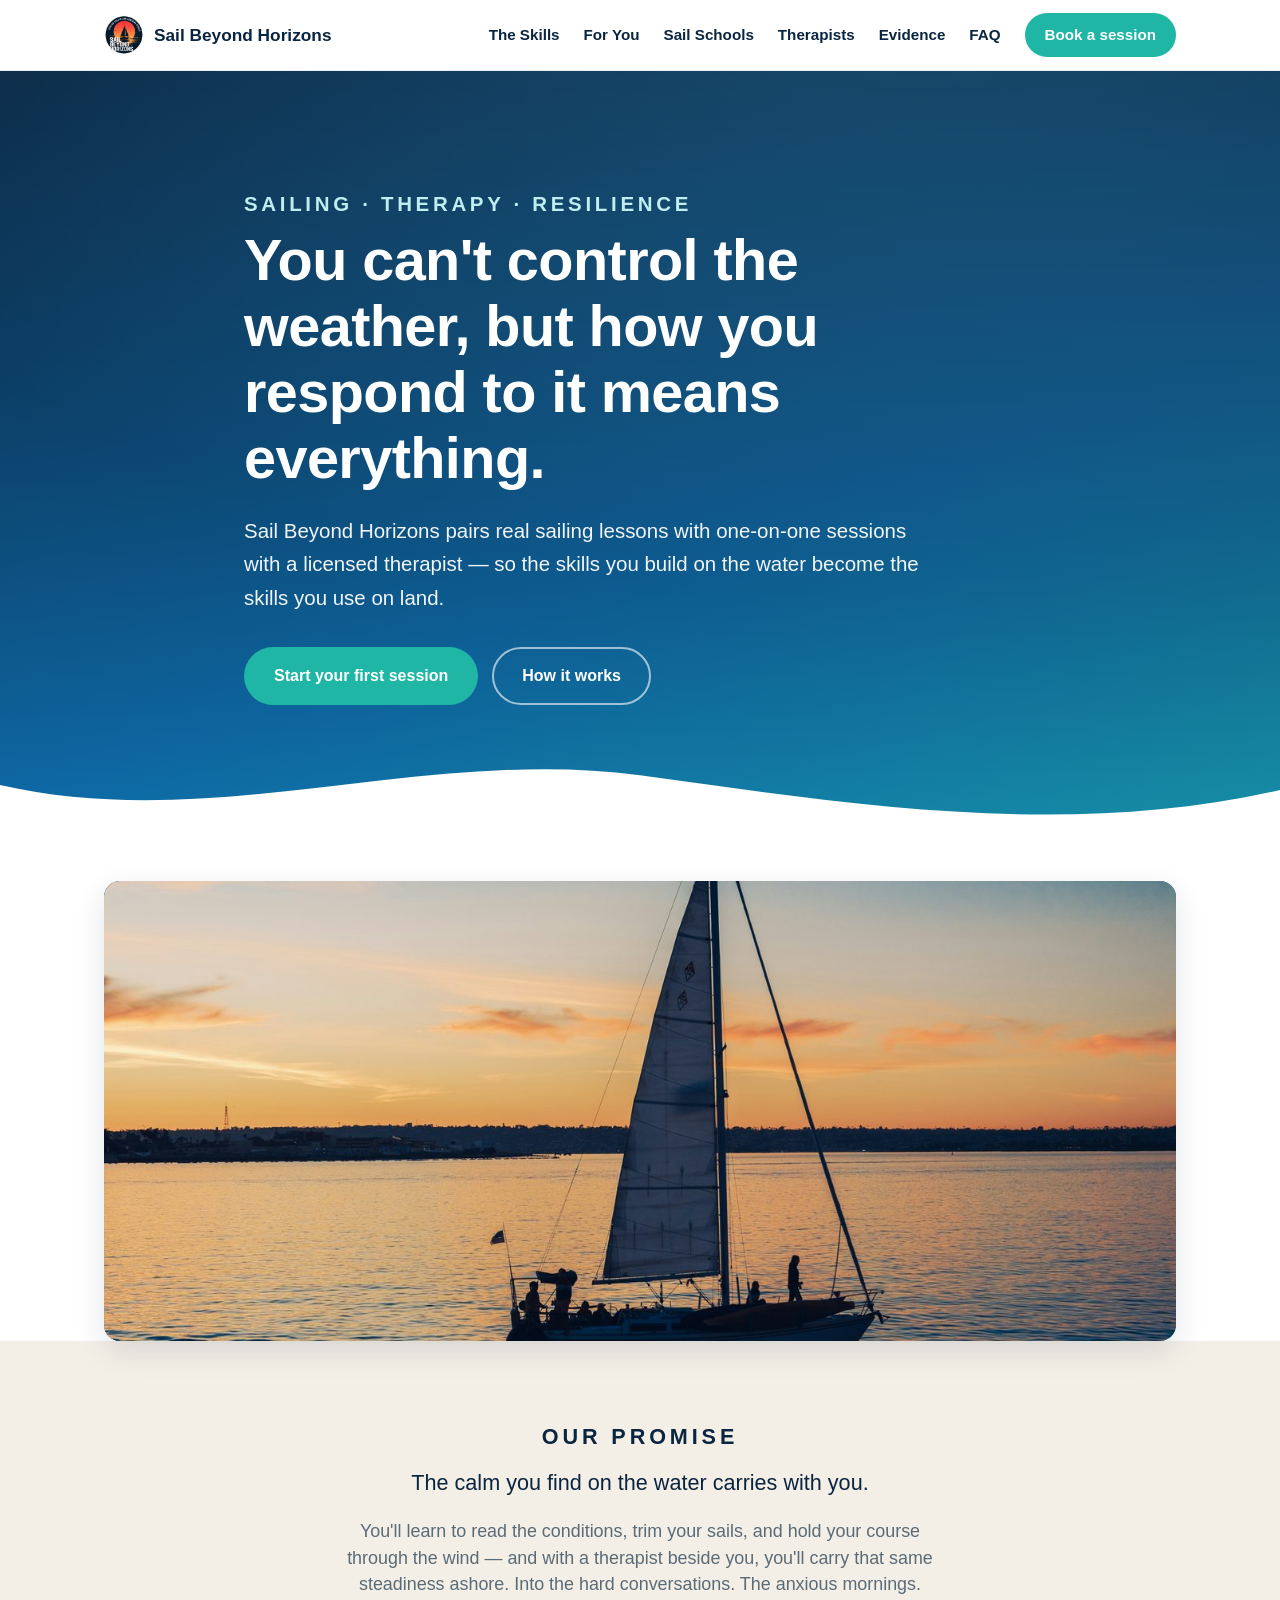
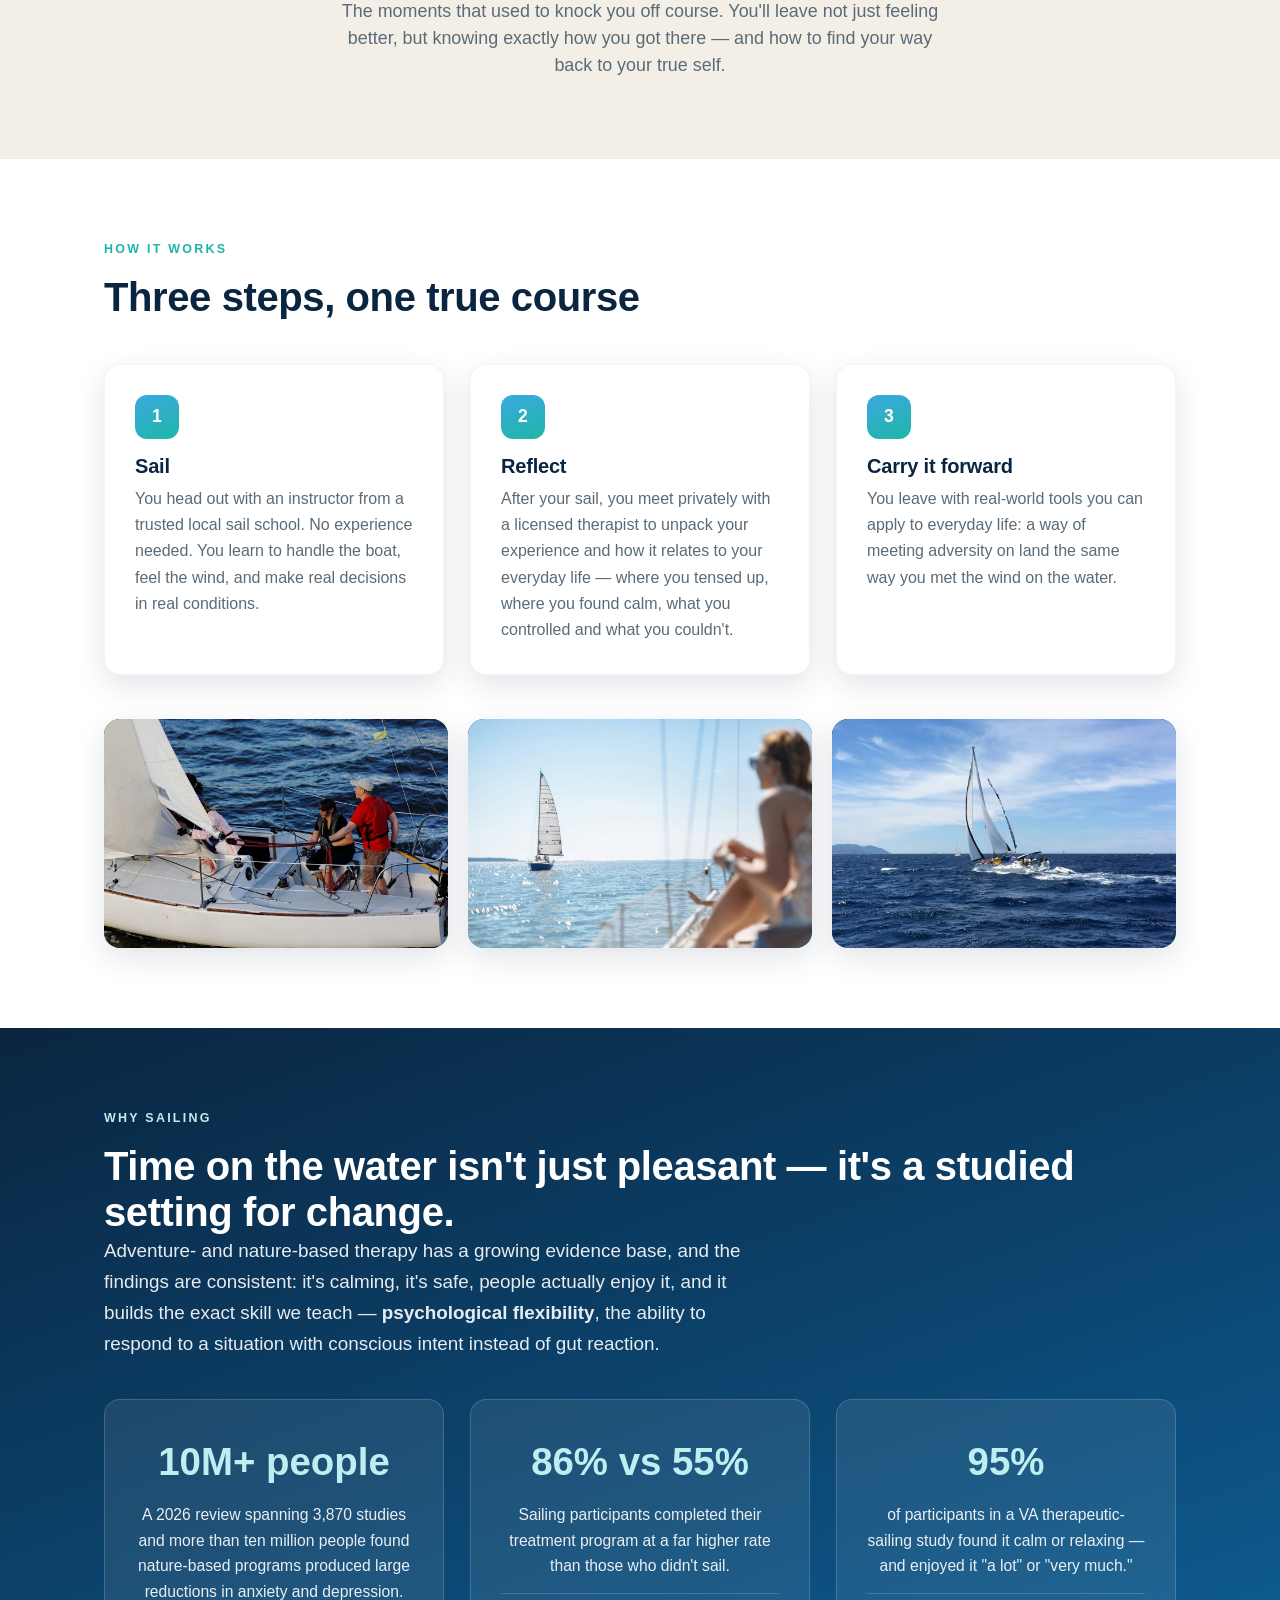
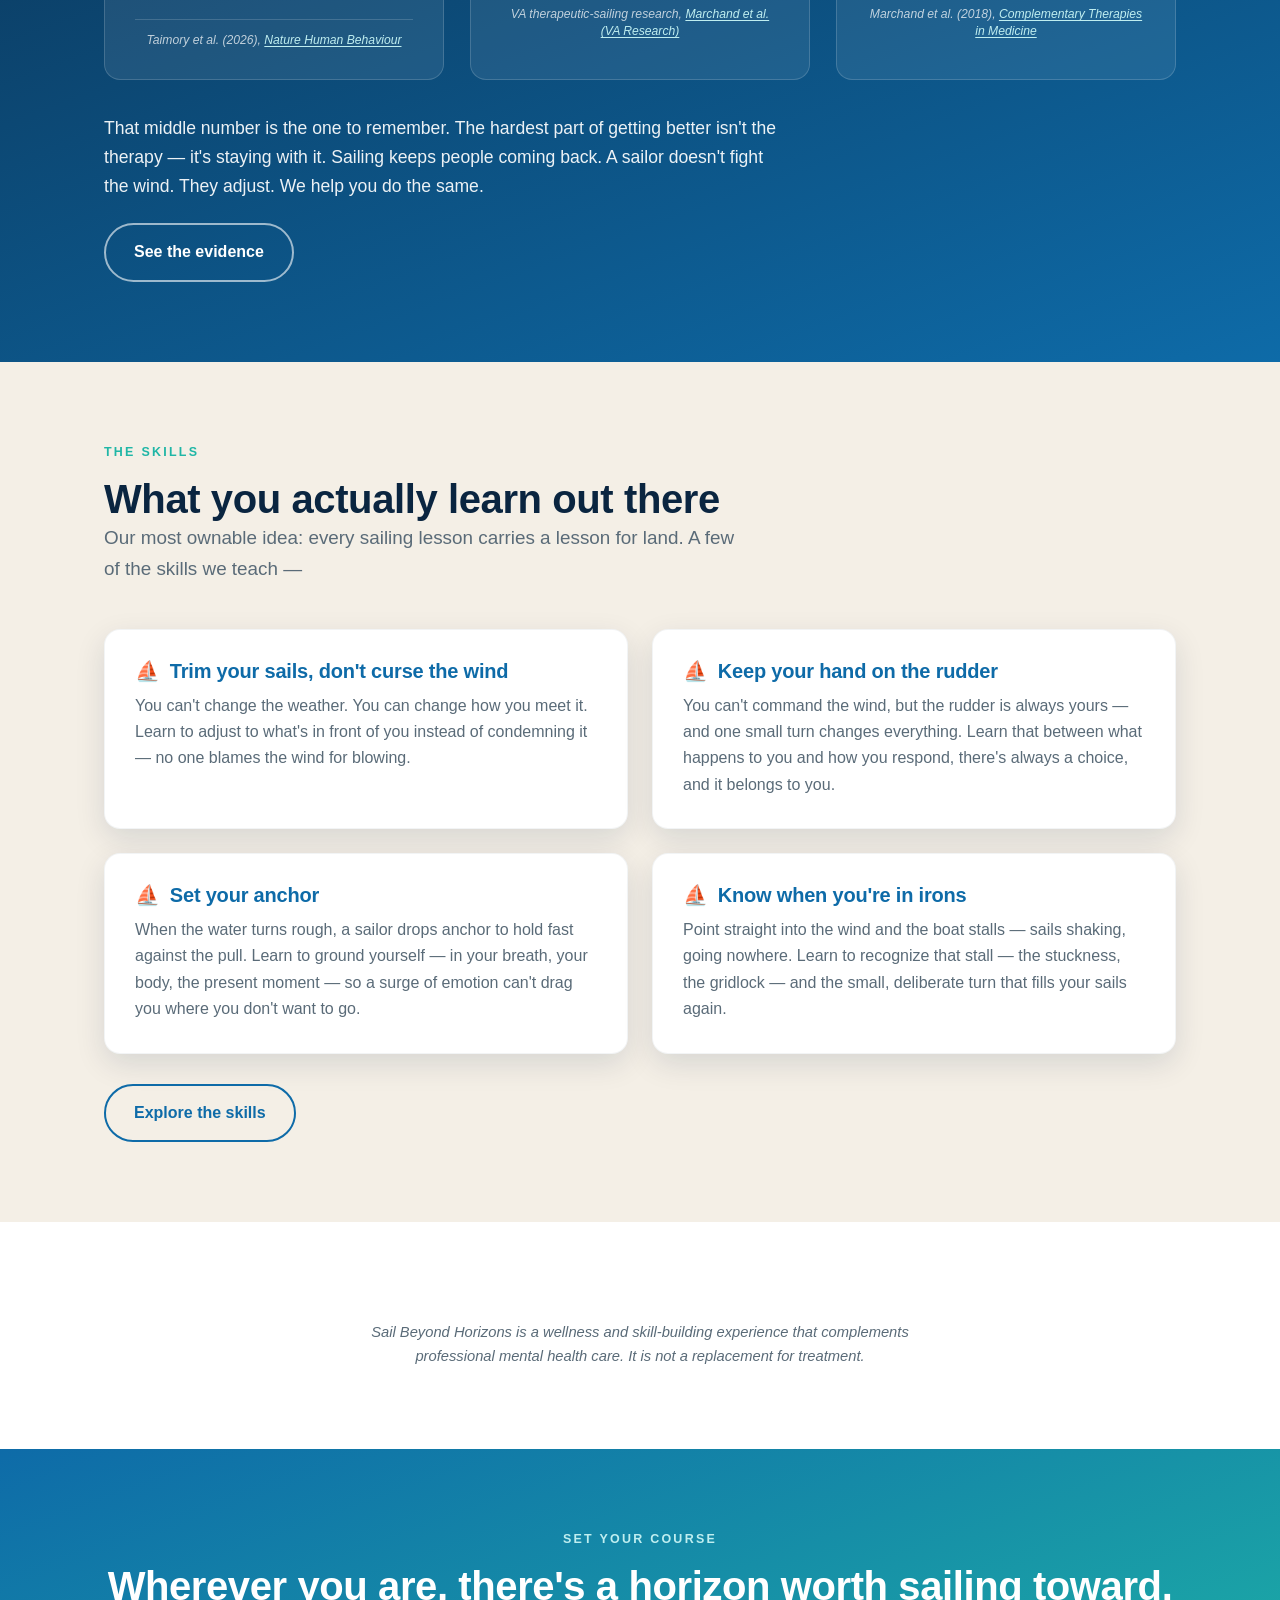
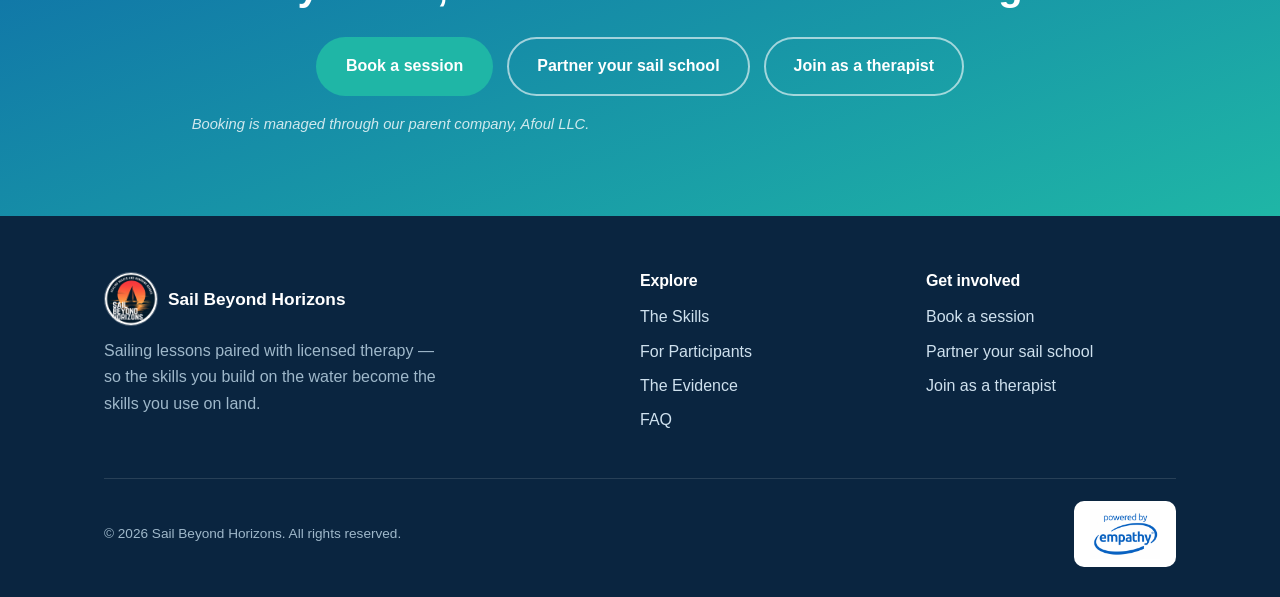
==== index.html @ 555c8437 "Add files via upload" ====
<!DOCTYPE html>
<html lang="en">
<head>
<meta charset="UTF-8">
<meta name="viewport" content="width=device-width, initial-scale=1.0">
<link rel="icon" type="image/svg+xml" href="favicon.svg">
<title>Sail Beyond Horizons — You can't control the weather, but how you respond means everything.</title>
<meta name="description" content="Sail Beyond Horizons pairs real sailing lessons with one-on-one sessions with a licensed therapist, so the skills you build on the water become the skills you use on land.">
<link rel="stylesheet" href="styles.css">
</head>
<body>

<header class="nav">
  <div class="container nav-inner">
    <a class="brand" href="index.html" aria-label="Sail Beyond Horizons home">
      <img class="brand-logo" src="logo.png" alt="Sail Beyond Horizons logo">
      Sail Beyond Horizons
    </a>
    <button class="menu-toggle" aria-label="Menu" onclick="document.getElementById('navlinks').classList.toggle('open')">
      <svg width="26" height="26" viewBox="0 0 24 24" fill="none" stroke="#0a2540" stroke-width="2"><path d="M3 6h18M3 12h18M3 18h18"/></svg>
    </button>
    <nav class="nav-links" id="navlinks">
      <a href="skills.html">The Skills</a>
      <a href="participants.html">For You</a>
      <a href="sail-schools.html">Sail Schools</a>
      <a href="therapists.html">Therapists</a>
      <a href="evidence.html">Evidence</a>
      <a href="faq.html">FAQ</a>
      <a class="nav-cta" href="participants.html#book">Book a session</a>
    </nav>
  </div>
</header>

<!-- HERO -->
<section class="hero">
  <div class="container">
    <p class="eyebrow" style="color:#bfeef0">Sailing · Therapy · Resilience</p>
    <h1>You can't control the weather, but how you respond to it means everything.</h1>
    <p>Sail Beyond Horizons pairs real sailing lessons with one-on-one sessions with a licensed therapist — so the skills you build on the water become the skills you use on land.</p>
    <div class="btn-row">
      <a class="btn btn-primary" href="participants.html#book">Start your first session</a>
      <a class="btn btn-ghost" href="#how">How it works</a>
    </div>
  </div>
  <div class="waves" aria-hidden="true">
    <svg viewBox="0 0 1440 90" preserveAspectRatio="none"><path fill="#ffffff" d="M0,40 C240,90 480,0 720,30 C960,60 1200,95 1440,45 L1440,90 L0,90 Z"/></svg>
  </div>
</section>

<!-- HERO IMAGE BAND -->
<!-- To use a real photo, replace the whole <figure> below with:  <img class="media ratio-21-9" src="hero.jpg" alt="A participant at the helm on open water"> -->
<section class="media-band" style="padding-bottom:0">
  <div class="container">
    <figure class="media ratio-21-9">
      <img src="hero.jpg" alt="A sailboat at the helm on open water at golden hour">
    </figure>
  </div>
</section>

<!-- ONE-LINE PROMISE -->
<section class="promise">
  <div class="container center">
    <p class="eyebrow">Our promise</p>
    <p>The calm you find on the water carries with you.</p>
    <p style="font-size:1.12rem;color:var(--muted);max-width:60ch;margin:18px auto 0">You'll learn to read the conditions, trim your sails, and hold your course through the wind — and with a therapist beside you, you'll carry that same steadiness ashore. Into the hard conversations. The anxious mornings. The moments that used to knock you off course. You'll leave not just feeling better, but knowing exactly how you got there — and how to find your way back to your true self.</p>
  </div>
</section>

<!-- HOW IT WORKS -->
<section id="how">
  <div class="container">
    <p class="eyebrow">How it works</p>
    <h2>Three steps, one true course</h2>
    <div class="steps">
      <div class="step">
        <div class="n">1</div>
        <h3>Sail</h3>
        <p>You head out with an instructor from a trusted local sail school. No experience needed. You learn to handle the boat, feel the wind, and make real decisions in real conditions.</p>
      </div>
      <div class="step">
        <div class="n">2</div>
        <h3>Reflect</h3>
        <p>After your sail, you meet privately with a licensed therapist to unpack your experience and how it relates to your everyday life — where you tensed up, where you found calm, what you controlled and what you couldn't.</p>
      </div>
      <div class="step">
        <div class="n">3</div>
        <h3>Carry it forward</h3>
        <p>You leave with real-world tools you can apply to everyday life: a way of meeting adversity on land the same way you met the wind on the water.</p>
      </div>
    </div>
    <!-- Section photos — replace each <figure> with: <img class="media ratio-3-2" src="NAME.jpg" alt="DESCRIPTION"> -->
    <div class="media-3up">
      <figure class="media ratio-3-2"><img src="step-sail.jpg" alt="A sailor hoisting the mainsail"></figure>
      <figure class="media ratio-3-2"><img src="step-reflect.jpg" alt="Calm water at dusk after a sail"></figure>
      <figure class="media ratio-3-2"><img src="step-carry.jpg" alt="A boat sailing toward the horizon at golden hour"></figure>
    </div>
  </div>
</section>

<!-- WHY SAILING + STATS -->
<section class="stats">
  <div class="container">
    <p class="eyebrow" style="color:#bfeef0">Why sailing</p>
    <h2>Time on the water isn't just pleasant — it's a studied setting for change.</h2>
    <p class="lead" style="color:rgba(255,255,255,.9)">Adventure- and nature-based therapy has a growing evidence base, and the findings are consistent: it's calming, it's safe, people actually enjoy it, and it builds the exact skill we teach — <strong>psychological flexibility</strong>, the ability to respond to a situation with conscious intent instead of gut reaction.</p>
    <div class="stat-grid">
      <div class="stat"><div class="num">10M+ people</div><div class="lbl">A 2026 review spanning 3,870 studies and more than ten million people found nature-based programs produced large reductions in anxiety and depression.</div><span class="src">Taimory et al. (2026), <a href="https://doi.org/10.1038/s41562-026-02433-4" target="_blank" rel="noopener">Nature Human Behaviour</a></span></div>
      <div class="stat"><div class="num">86% vs 55%</div><div class="lbl">Sailing participants completed their treatment program at a far higher rate than those who didn't sail.</div><span class="src">VA therapeutic-sailing research, <a href="https://www.research.va.gov/currents/0721-Sailing-as-a-therapy.cfm" target="_blank" rel="noopener">Marchand et al. (VA Research)</a></span></div>
      <div class="stat"><div class="num">95%</div><div class="lbl">of participants in a VA therapeutic-sailing study found it calm or relaxing — and enjoyed it "a lot" or "very much."</div><span class="src">Marchand et al. (2018), <a href="https://doi.org/10.1016/j.ctim.2018.07.013" target="_blank" rel="noopener">Complementary Therapies in Medicine</a></span></div>
    </div>
    <p class="kicker">That middle number is the one to remember. The hardest part of getting better isn't the therapy — it's staying with it. Sailing keeps people coming back. A sailor doesn't fight the wind. They adjust. We help you do the same.</p>
    <p style="margin-top:22px"><a class="btn btn-ghost" href="evidence.html">See the evidence</a></p>
  </div>
</section>

<!-- SKILLS PREVIEW -->
<section class="block">
  <div class="container">
    <p class="eyebrow">The Skills</p>
    <h2>What you actually learn out there</h2>
    <p class="lead">Our most ownable idea: every sailing lesson carries a lesson for land. A few of the skills we teach —</p>
    <div class="skills-grid">
      <div class="skill"><h3><span class="anchor">⛵</span> Trim your sails, don't curse the wind</h3><p>You can't change the weather. You can change how you meet it. Learn to adjust to what's in front of you instead of condemning it — no one blames the wind for blowing.</p></div>
      <div class="skill"><h3><span class="anchor">⛵</span> Keep your hand on the rudder</h3><p>You can't command the wind, but the rudder is always yours — and one small turn changes everything. Learn that between what happens to you and how you respond, there's always a choice, and it belongs to you.</p></div>
      <div class="skill"><h3><span class="anchor">⛵</span> Set your anchor</h3><p>When the water turns rough, a sailor drops anchor to hold fast against the pull. Learn to ground yourself — in your breath, your body, the present moment — so a surge of emotion can't drag you where you don't want to go.</p></div>
      <div class="skill"><h3><span class="anchor">⛵</span> Know when you're in irons</h3><p>Point straight into the wind and the boat stalls — sails shaking, going nowhere. Learn to recognize that stall — the stuckness, the gridlock — and the small, deliberate turn that fills your sails again.</p></div>
    </div>
    <div class="btn-row"><a class="btn btn-outline" href="skills.html">Explore the skills</a></div>
  </div>
</section>

<!-- TRUST LINE -->
<section>
  <div class="container center">
    <p class="disclaimer" style="margin-left:auto;margin-right:auto">Sail Beyond Horizons is a wellness and skill-building experience that complements professional mental health care. It is not a replacement for treatment.</p>
  </div>
</section>

<!-- CLOSING CTA -->
<section class="closing">
  <div class="container">
    <p class="eyebrow" style="color:#bfeef0">Set your course</p>
    <h2>Wherever you are, there's a horizon worth sailing toward.</h2>
    <div class="btn-row">
      <a class="btn btn-primary" href="participants.html#book">Book a session</a>
      <a class="btn btn-ghost" href="sail-schools.html">Partner your sail school</a>
      <a class="btn btn-ghost" href="therapists.html">Join as a therapist</a>
    </div>
    <p class="disclaimer" style="margin-top:16px;color:rgba(255,255,255,.8)">Booking is managed through our parent company, Afoul LLC.</p>
  </div>
</section>

<footer>
  <div class="container">
    <div class="foot-grid">
      <div>
        <div class="brand" style="color:#fff;margin-bottom:12px">
          <img class="brand-logo footer-logo" src="logo.png" alt="Sail Beyond Horizons logo">
          Sail Beyond Horizons
        </div>
        <p style="color:#9fb8ca;max-width:38ch">Sailing lessons paired with licensed therapy — so the skills you build on the water become the skills you use on land.</p>
      </div>
      <div>
        <h4>Explore</h4>
        <a href="skills.html">The Skills</a>
        <a href="participants.html">For Participants</a>
        <a href="evidence.html">The Evidence</a>
        <a href="faq.html">FAQ</a>
      </div>
      <div>
        <h4>Get involved</h4>
        <a href="participants.html#book">Book a session</a>
        <a href="sail-schools.html">Partner your sail school</a>
        <a href="therapists.html">Join as a therapist</a>
      </div>
    </div>
    <div class="foot-bottom">
      <span>© <span id="yr"></span> Sail Beyond Horizons. All rights reserved.</span>
      <img class="partner-logo" src="empathy.png" alt="Powered by Empathy">
    </div>
  </div>
</footer>

<script>
  document.getElementById('yr').textContent=new Date().getFullYear();
  document.querySelectorAll('#navlinks a').forEach(a=>a.addEventListener('click',()=>document.getElementById('navlinks').classList.remove('open')));
</script>
</body>
</html>
---- styles.css ----
/* Sail Beyond Horizons — shared styles */
:root{
  --deep:#0a2540;      /* deep navy */
  --ocean:#0e6ba8;     /* ocean blue */
  --sky:#3aa9e0;       /* bright sky */
  --sea:#1fb6a6;       /* teal/sea */
  --sand:#f4efe6;      /* warm sand */
  --sand-2:#eae2d2;
  --ink:#12222e;
  --muted:#5a6b78;
  --white:#ffffff;
  --shadow:0 10px 30px rgba(10,37,64,.12);
  --radius:16px;
}
*{box-sizing:border-box;margin:0;padding:0}
html{scroll-behavior:smooth}
body{
  font-family:"Helvetica Neue",Arial,-apple-system,BlinkMacSystemFont,"Segoe UI",sans-serif;
  color:var(--ink);line-height:1.65;background:var(--white);-webkit-font-smoothing:antialiased;
}
h1,h2,h3,h4{line-height:1.15;letter-spacing:-.01em;font-weight:800;color:var(--deep)}
h1{font-size:clamp(2.2rem,5vw,3.6rem)}
h2{font-size:clamp(1.7rem,3.4vw,2.5rem)}
h3{font-size:1.25rem}
p{color:var(--ink)}
a{color:var(--ocean);text-decoration:none}
em{font-style:italic}
.container{max-width:1120px;margin:0 auto;padding:0 24px}
.narrow{max-width:820px}
section{padding:80px 0}
.eyebrow{text-transform:uppercase;letter-spacing:.18em;font-size:.78rem;font-weight:700;color:var(--sea);margin-bottom:14px}
.lead{font-size:1.18rem;color:var(--muted);max-width:62ch}
.center{text-align:center}
.center .lead{margin-left:auto;margin-right:auto}
.disclaimer{font-size:.92rem;color:var(--muted);font-style:italic;max-width:70ch;margin-top:18px}

/* buttons */
.btn{display:inline-block;padding:14px 28px;border-radius:999px;font-weight:700;font-size:1rem;cursor:pointer;border:2px solid transparent;transition:.2s}
.btn-primary{background:var(--sea);color:#fff}
.btn-primary:hover{background:#149a8c;transform:translateY(-2px)}
.btn-ghost{background:transparent;color:#fff;border-color:rgba(255,255,255,.6)}
.btn-ghost:hover{background:rgba(255,255,255,.12)}
.btn-outline{background:transparent;color:var(--ocean);border-color:var(--ocean)}
.btn-outline:hover{background:var(--ocean);color:#fff}
.btn-row{display:flex;gap:14px;flex-wrap:wrap;margin-top:30px}
.center .btn-row{justify-content:center}
.textlink{font-weight:600;color:var(--ocean);align-self:center}

/* nav */
header.nav{position:sticky;top:0;z-index:50;background:rgba(255,255,255,.92);backdrop-filter:blur(10px);border-bottom:1px solid rgba(10,37,64,.08)}
.nav-inner{display:flex;align-items:center;justify-content:space-between;height:70px}
.brand{display:flex;align-items:center;gap:10px;font-weight:800;color:var(--deep);font-size:1.08rem}
.brand svg{flex:0 0 auto}
.brand-logo{height:40px;width:40px;border-radius:50%;object-fit:cover;flex:0 0 auto;display:block}
.footer-logo{height:54px;width:54px;border:1px solid rgba(255,255,255,.28)}
.partner-logo{height:66px;display:block;background:#fff;padding:8px 16px;border-radius:10px}
.foot-bottom{align-items:center}
.nav-links{display:flex;gap:24px;align-items:center}
.nav-links a{color:var(--deep);font-weight:600;font-size:.95rem}
.nav-links a:hover,.nav-links a.active{color:var(--sea)}
.nav-cta{background:var(--sea);color:#fff !important;padding:9px 20px;border-radius:999px}
.nav-cta:hover{background:#149a8c}
.menu-toggle{display:none;background:none;border:0;cursor:pointer}

/* hero */
.hero{position:relative;color:#fff;padding:116px 0 128px;overflow:hidden;
  background:linear-gradient(180deg,rgba(10,37,64,.72),rgba(14,107,168,.5)),
    radial-gradient(1200px 600px at 72% -10%,var(--sky),transparent),
    linear-gradient(160deg,var(--deep),var(--ocean) 60%,var(--sea))}
.hero .container{position:relative;z-index:2;max-width:840px}
.hero h1{color:#fff;margin-bottom:22px}
.hero p{font-size:1.28rem;color:rgba(255,255,255,.94);max-width:60ch;margin-bottom:6px}
.hero .btn-row{margin-top:32px}
.page-hero{background:linear-gradient(160deg,var(--deep),var(--ocean));color:#fff;padding:72px 0}
.page-hero .container{position:relative;z-index:2}
.page-hero h1{color:#fff;margin-bottom:14px}
.page-hero p{color:rgba(255,255,255,.9);font-size:1.15rem;max-width:60ch}
.waves{position:absolute;left:0;right:0;bottom:-1px;z-index:1;line-height:0}
.waves svg{width:100%;height:88px;display:block}

/* promise band */
.promise{background:var(--sand)}
.promise .container{max-width:900px}
.promise p{font-size:1.35rem;color:var(--deep);line-height:1.5}

/* steps / how it works */
.steps{display:grid;grid-template-columns:repeat(3,1fr);gap:26px;margin-top:44px}
.step{padding:30px;border-radius:var(--radius);background:#fff;box-shadow:var(--shadow);border:1px solid rgba(10,37,64,.05)}
.step .n{width:44px;height:44px;border-radius:12px;display:grid;place-items:center;background:linear-gradient(160deg,var(--sky),var(--sea));color:#fff;font-weight:800;font-size:1.1rem;margin-bottom:16px}
.step h3{margin-bottom:8px}
.step p{color:var(--muted)}

/* stat band */
.stats{background:linear-gradient(160deg,var(--deep),var(--ocean));color:#fff}
.stats h2{color:#fff}
.stat-grid{display:grid;grid-template-columns:repeat(3,1fr);gap:26px;margin-top:40px}
.stat{background:rgba(255,255,255,.08);border:1px solid rgba(255,255,255,.16);border-radius:var(--radius);padding:30px;text-align:center}
.stat .num{font-size:2.4rem;font-weight:800;color:#bfeef0}
.stat .lbl{color:rgba(255,255,255,.9);font-size:.98rem;margin-top:8px}
.stat .src{display:block;margin-top:14px;padding-top:12px;border-top:1px solid rgba(255,255,255,.16);font-size:.76rem;line-height:1.4;color:rgba(255,255,255,.72);font-style:italic}
.stat .src a{color:#bfeef0;text-decoration:underline;text-underline-offset:2px}
.stat .src a:hover{color:#fff}
.stats .kicker{margin-top:34px;font-size:1.1rem;color:rgba(255,255,255,.92);max-width:70ch}

/* skills cards */
.skills-grid{display:grid;grid-template-columns:repeat(2,1fr);gap:24px;margin-top:44px}
.skill{background:#fff;border-radius:var(--radius);padding:30px;box-shadow:var(--shadow);border:1px solid rgba(10,37,64,.05);transition:.2s}
.skill:hover{transform:translateY(-5px)}
.skill h3{color:var(--ocean);margin-bottom:10px;display:flex;gap:10px;align-items:flex-start}
.skill h3 .anchor{color:var(--sea);flex:0 0 auto}
.skill p{color:var(--muted)}

/* media placeholders (swap each <figure class="media"> for an <img> when real photos arrive) */
.media{position:relative;display:grid;place-items:center;text-align:center;overflow:hidden;border-radius:var(--radius);box-shadow:var(--shadow);background:linear-gradient(150deg,var(--deep),var(--ocean) 55%,var(--sea));color:#fff;margin:0}
.media > img{position:absolute;inset:0;width:100%;height:100%;object-fit:cover}
.media:has(> img)::before{content:none}
.media::before{content:"";position:absolute;left:0;right:0;bottom:-1px;height:60px;background:url('data:image/svg+xml;utf8,<svg xmlns="http://www.w3.org/2000/svg" viewBox="0 0 1440 90" preserveAspectRatio="none"><path fill="rgba(255,255,255,0.10)" d="M0,40 C240,90 480,0 720,30 C960,60 1200,95 1440,45 L1440,90 L0,90 Z"/></svg>') bottom/100% 100% no-repeat;z-index:1}
.ratio-21-9{aspect-ratio:21/9}
.ratio-16-9{aspect-ratio:16/9}
.ratio-3-2{aspect-ratio:3/2}
.ratio-4-3{aspect-ratio:4/3}
.ratio-1-1{aspect-ratio:1/1}
.media .ph{position:relative;z-index:2;padding:28px;max-width:560px}
.media .ph .tag{display:inline-block;font-size:.66rem;letter-spacing:.16em;text-transform:uppercase;font-weight:700;background:rgba(255,255,255,.16);border:1px solid rgba(255,255,255,.32);padding:5px 12px;border-radius:999px;margin-bottom:14px}
.media .ph svg{display:block;margin:0 auto 12px;opacity:.92}
.media .ph .cap{font-size:.98rem;line-height:1.45;color:#fff;font-style:italic}
.media .ph .hint{margin-top:10px;font-size:.72rem;color:rgba(255,255,255,.6);font-style:normal}
.media-band{padding:48px 0}
.media-3up{display:grid;grid-template-columns:repeat(3,1fr);gap:20px;margin-top:44px}
figure.figcap{display:block}
figure.figcap figcaption{margin-top:10px;font-size:.85rem;color:var(--muted);font-style:italic;text-align:center}

/* generic content blocks */
.block{background:var(--sand)}
.card{background:#fff;border-radius:var(--radius);padding:34px;box-shadow:var(--shadow);border:1px solid rgba(10,37,64,.05)}
.checklist{list-style:none;margin:22px 0;display:grid;gap:12px}
.checklist li{position:relative;padding-left:34px;color:var(--ink)}
.checklist li::before{content:"";position:absolute;left:0;top:3px;width:20px;height:20px;border-radius:50%;
  background:var(--sea) url('data:image/svg+xml;utf8,<svg xmlns="http://www.w3.org/2000/svg" width="14" height="14" viewBox="0 0 24 24" fill="none" stroke="white" stroke-width="3" stroke-linecap="round" stroke-linejoin="round"><polyline points="20 6 9 17 4 12"/></svg>') center/13px no-repeat}
.feature-list{list-style:none;margin:22px 0;display:grid;gap:16px}
.feature-list li{padding:0}
.feature-list strong{color:var(--deep)}
.two-col{display:grid;grid-template-columns:1.05fr .95fr;gap:48px;align-items:start}

/* evidence */
.evidence-item{padding:24px 0;border-bottom:1px solid rgba(10,37,64,.1)}
.evidence-item:last-child{border-bottom:0}
.evidence-item h3{margin-bottom:6px}
.evidence-item .cite{color:var(--muted);font-size:.9rem;font-style:italic}
.sources{background:var(--sand)}
.sources ol{margin:22px 0 0 20px;display:grid;gap:12px;color:var(--muted);font-size:.95rem}
.note{background:#f2f9fe;border-left:4px solid var(--sky);border-radius:8px;padding:20px 24px;margin-top:26px;color:var(--deep);font-style:italic}

/* faq */
.faq{max-width:820px;margin:0 auto}
.faq details{border:1px solid rgba(10,37,64,.12);border-radius:12px;padding:4px 22px;margin-bottom:14px;background:#fff}
.faq summary{cursor:pointer;font-weight:700;color:var(--deep);padding:18px 0;list-style:none;display:flex;justify-content:space-between;align-items:center}
.faq summary::-webkit-details-marker{display:none}
.faq summary::after{content:"+";font-size:1.5rem;color:var(--sea);font-weight:400}
.faq details[open] summary::after{content:"\2013"}
.faq details p{color:var(--muted);padding:0 0 20px}

/* closing CTA band */
.closing{background:linear-gradient(160deg,var(--ocean),var(--sea));color:#fff;text-align:center}
.closing h2{color:#fff}
.closing .btn-row{justify-content:center;margin-top:28px}

/* footer */
footer{background:var(--deep);color:#cfe1ee;padding:56px 0 30px}
.foot-grid{display:grid;grid-template-columns:2fr 1fr 1fr;gap:36px}
footer h4{color:#fff;margin-bottom:14px;font-size:1rem}
footer a{color:#cfe1ee;display:block;margin-bottom:8px}
footer a:hover{color:#fff}
.foot-bottom{border-top:1px solid rgba(255,255,255,.12);margin-top:36px;padding-top:22px;display:flex;justify-content:space-between;flex-wrap:wrap;gap:10px;font-size:.85rem;color:#9fb8ca}

@media(max-width:860px){
  .nav-links{position:fixed;inset:70px 0 auto 0;background:#fff;flex-direction:column;gap:0;padding:10px 0;box-shadow:var(--shadow);display:none}
  .nav-links.open{display:flex}
  .nav-links a{padding:14px 24px;width:100%}
  .menu-toggle{display:block}
  .steps,.stat-grid,.skills-grid,.two-col,.foot-grid,.media-3up{grid-template-columns:1fr}
  section{padding:60px 0}
}
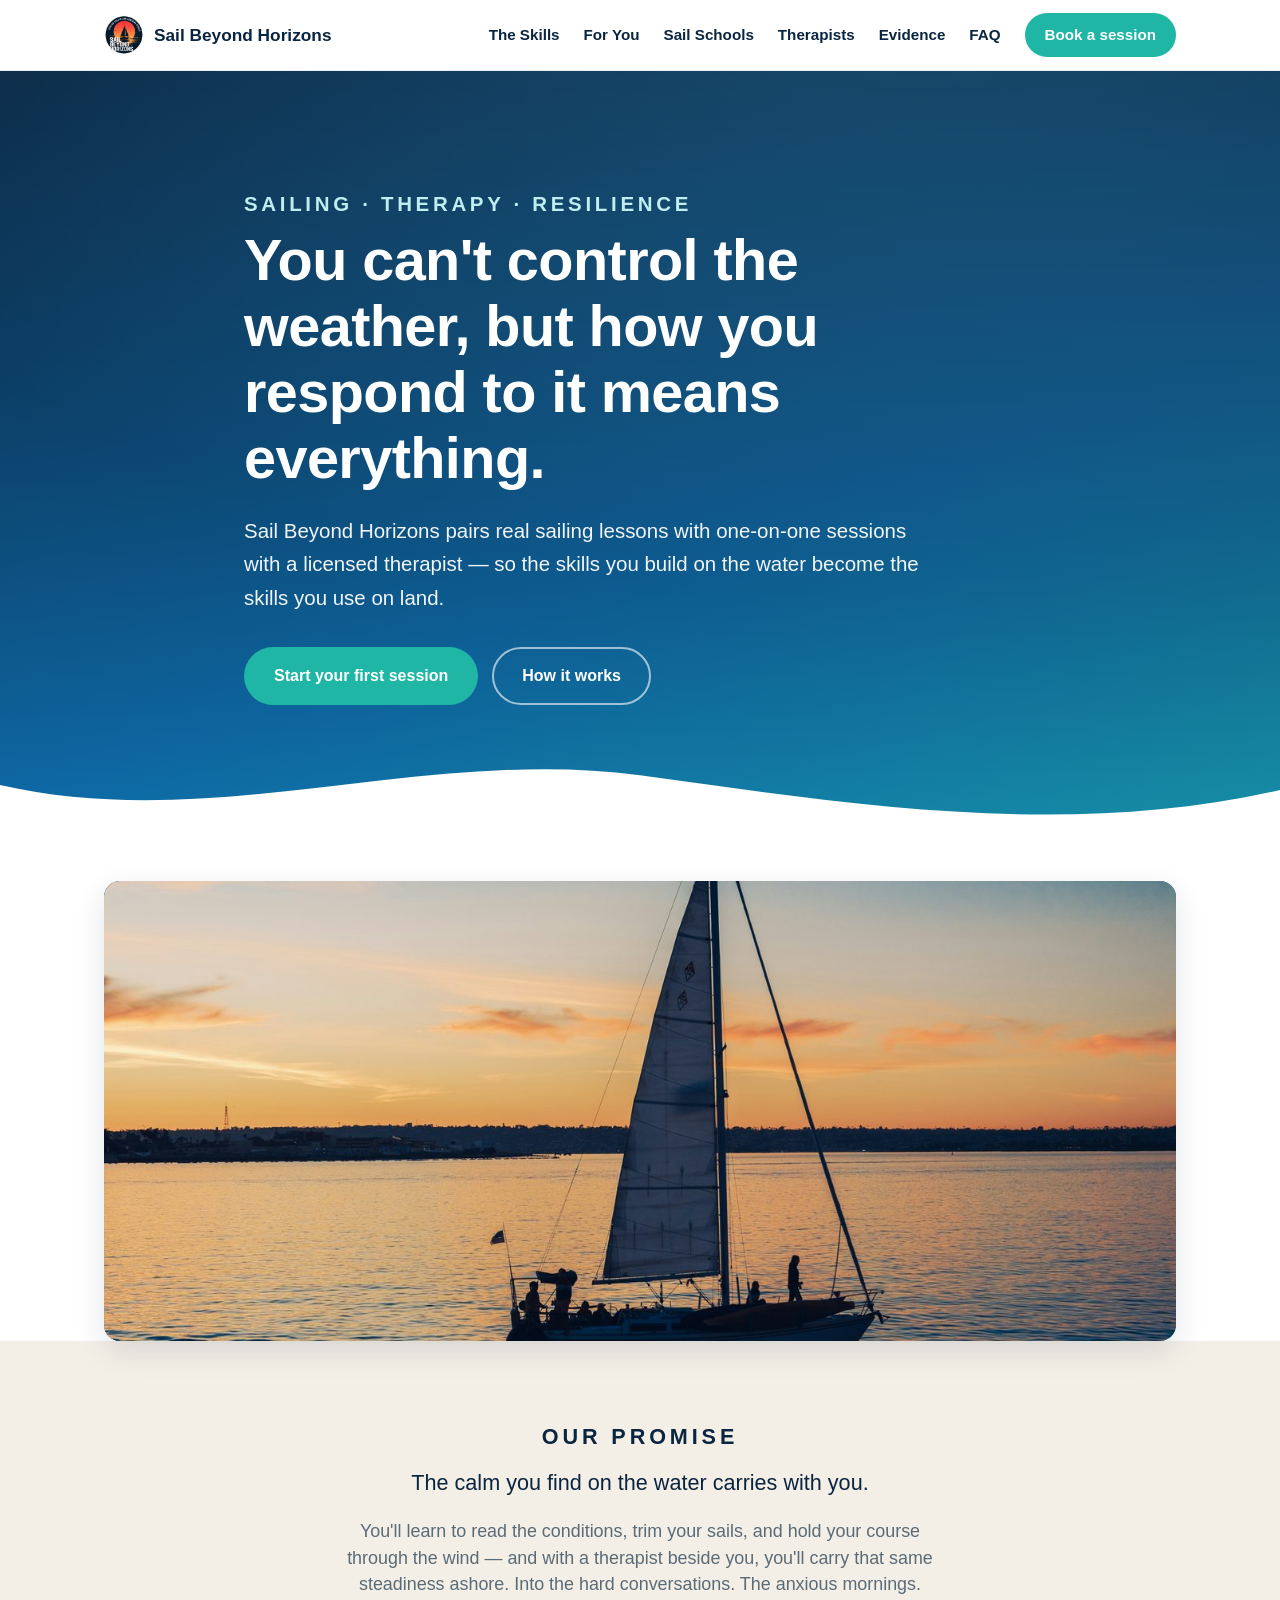
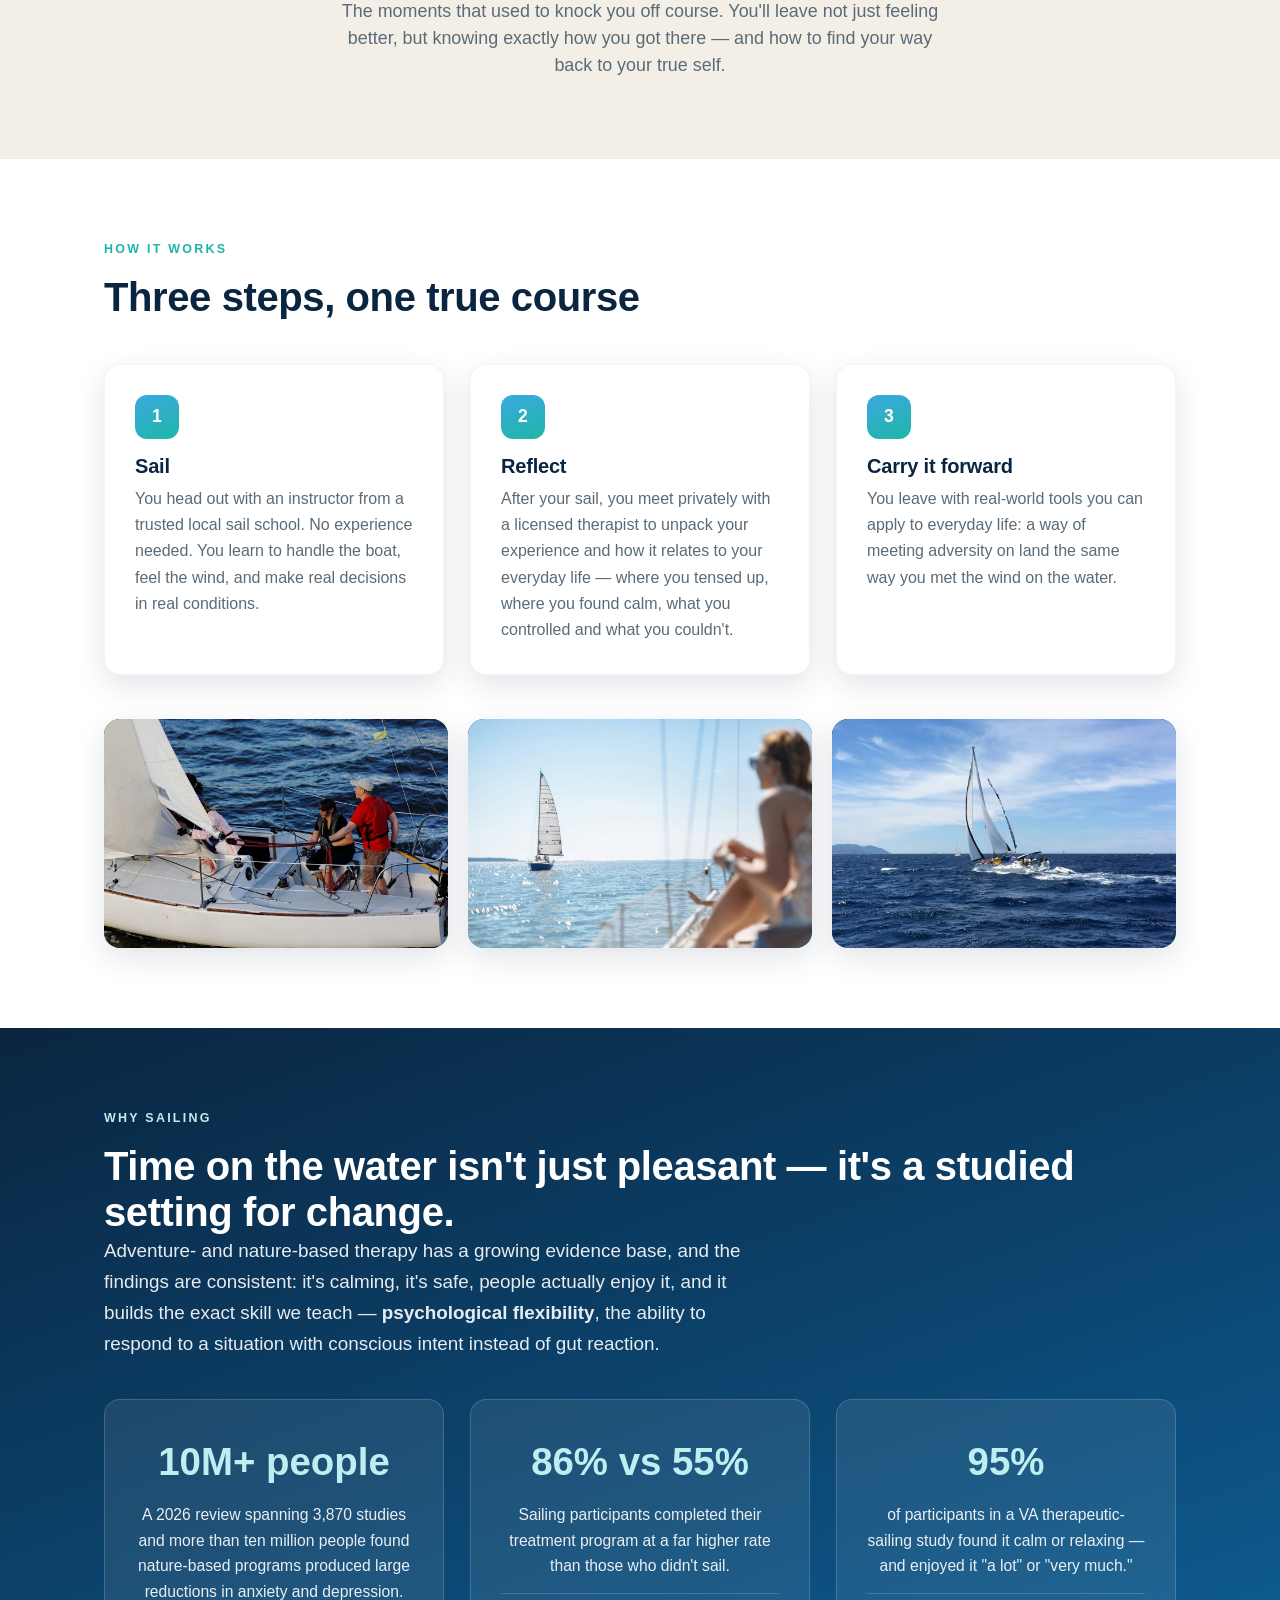
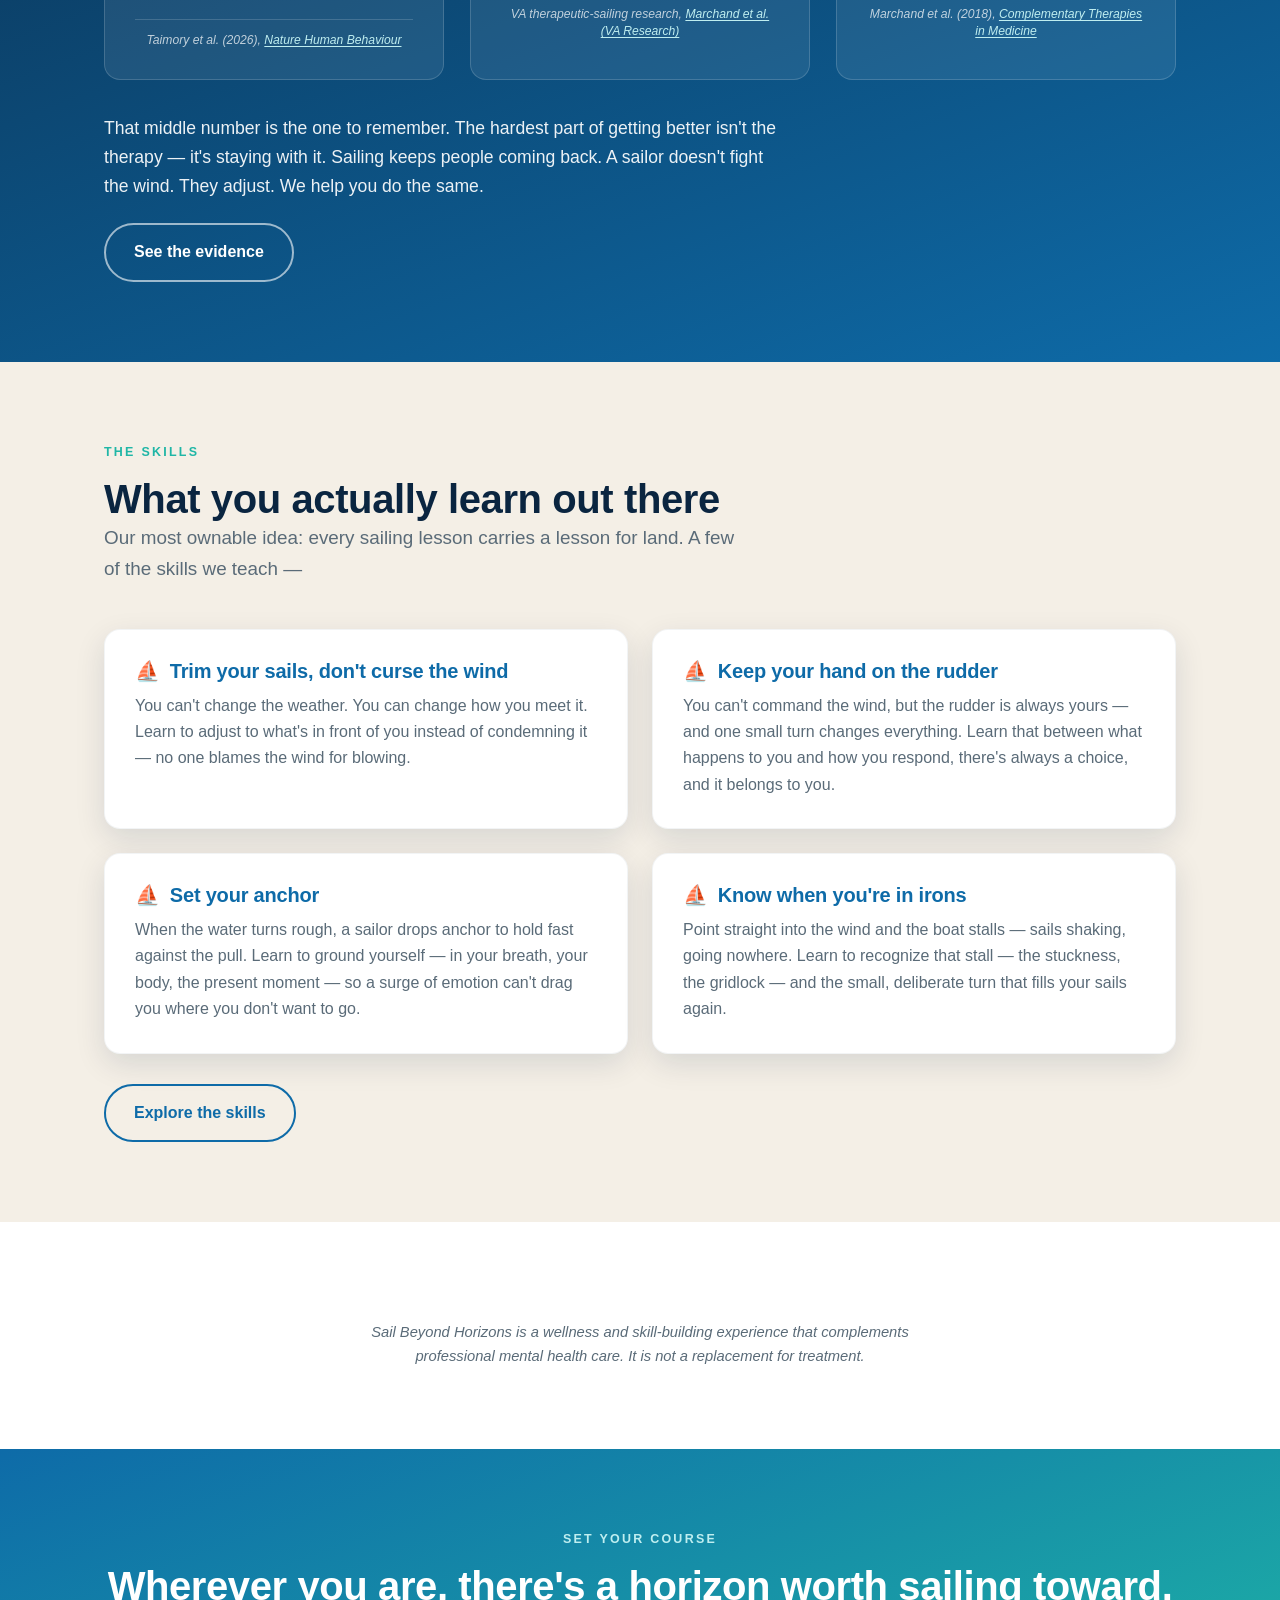
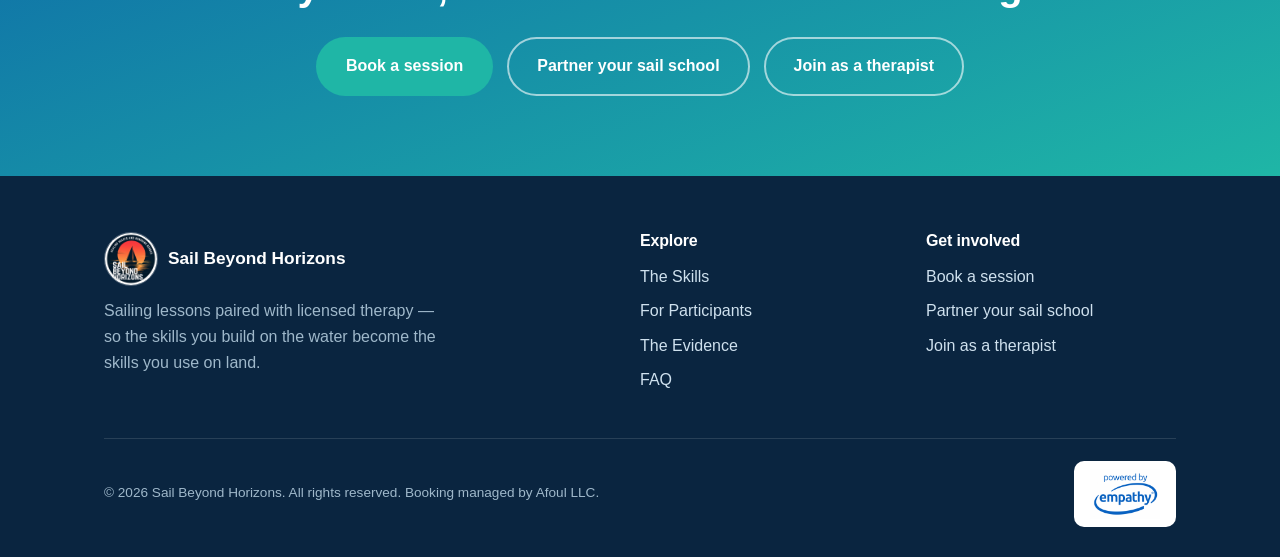
==== commit 0301c5da: "Add files via upload" ====
--- a/index.html
+++ b/index.html
@@ -146,7 +146,6 @@
       <a class="btn btn-ghost" href="sail-schools.html">Partner your sail school</a>
       <a class="btn btn-ghost" href="therapists.html">Join as a therapist</a>
     </div>
-    <p class="disclaimer" style="margin-top:16px;color:rgba(255,255,255,.8)">Booking is managed through our parent company, Afoul LLC.</p>
   </div>
 </section>
 
@@ -175,7 +174,7 @@
       </div>
     </div>
     <div class="foot-bottom">
-      <span>© <span id="yr"></span> Sail Beyond Horizons. All rights reserved.</span>
+      <span>© <span id="yr"></span> Sail Beyond Horizons. All rights reserved. Booking managed by Afoul LLC.</span>
       <img class="partner-logo" src="empathy.png" alt="Powered by Empathy">
     </div>
   </div>
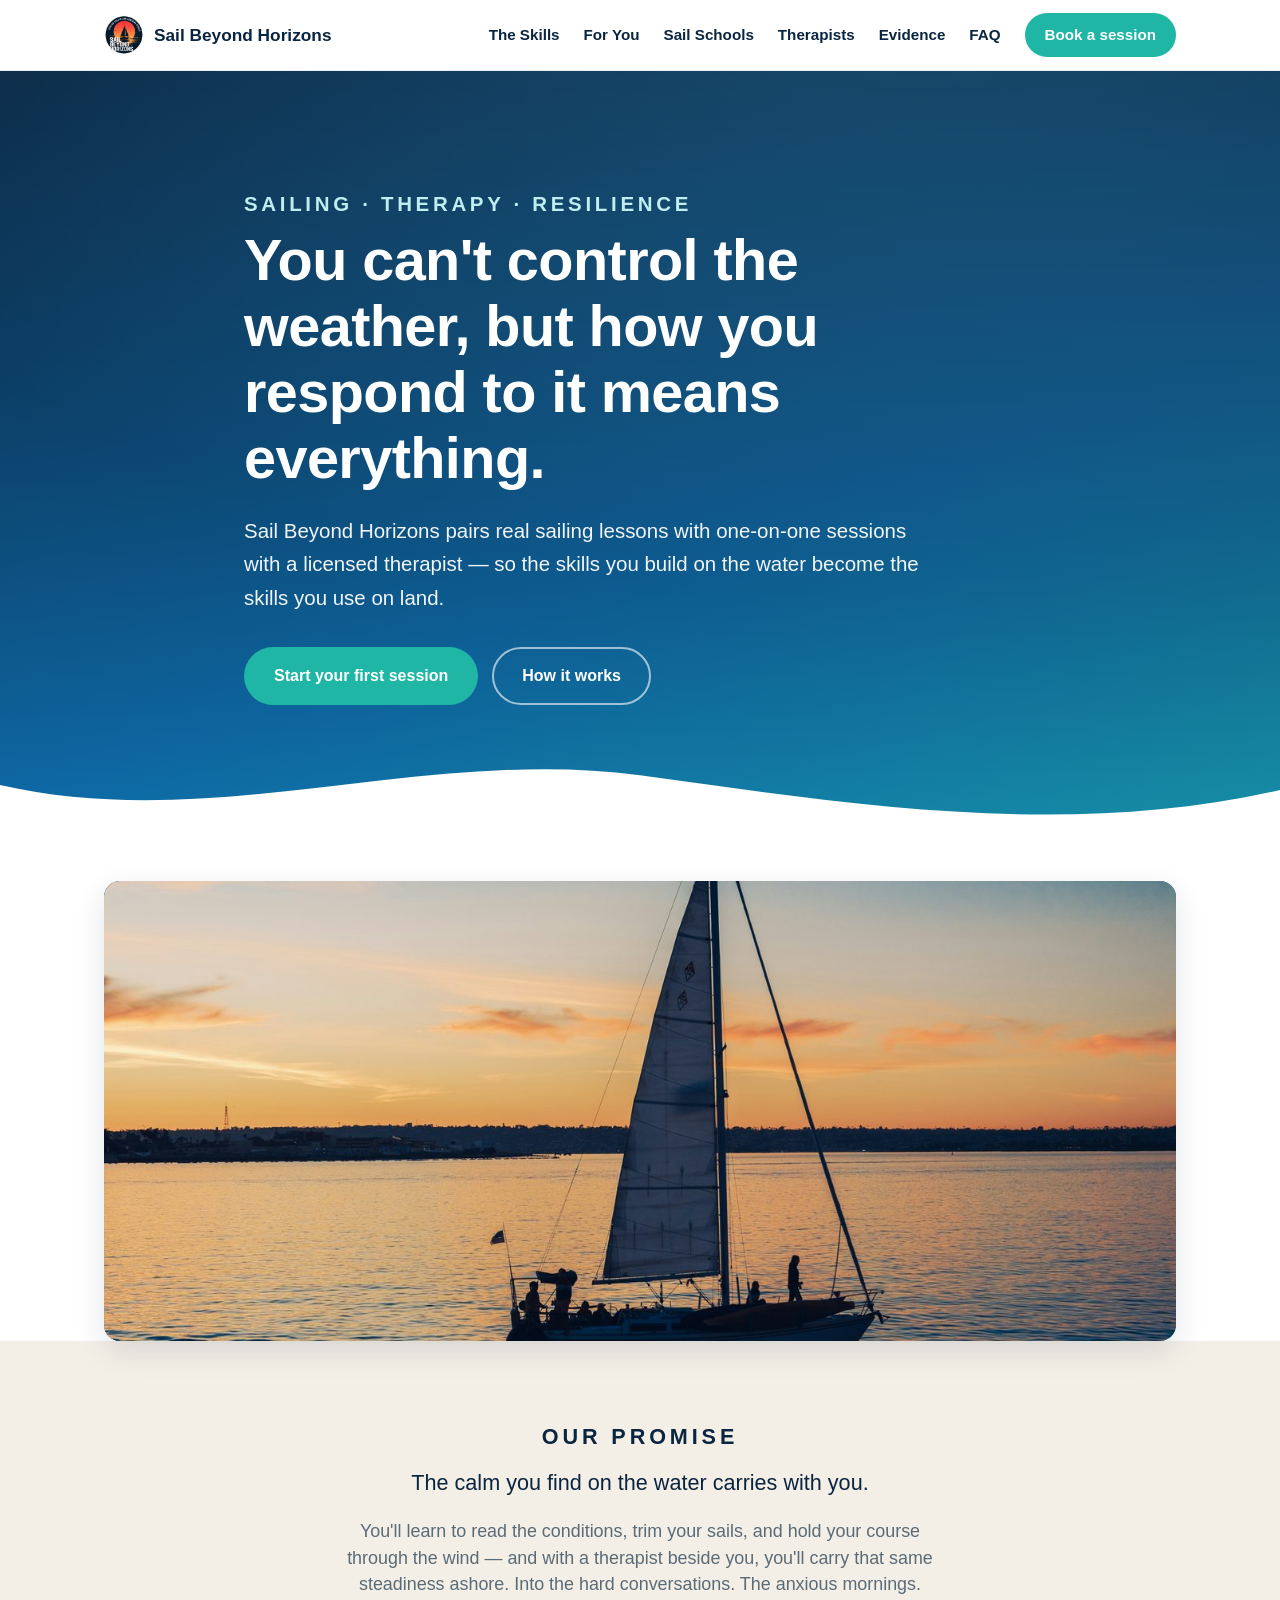
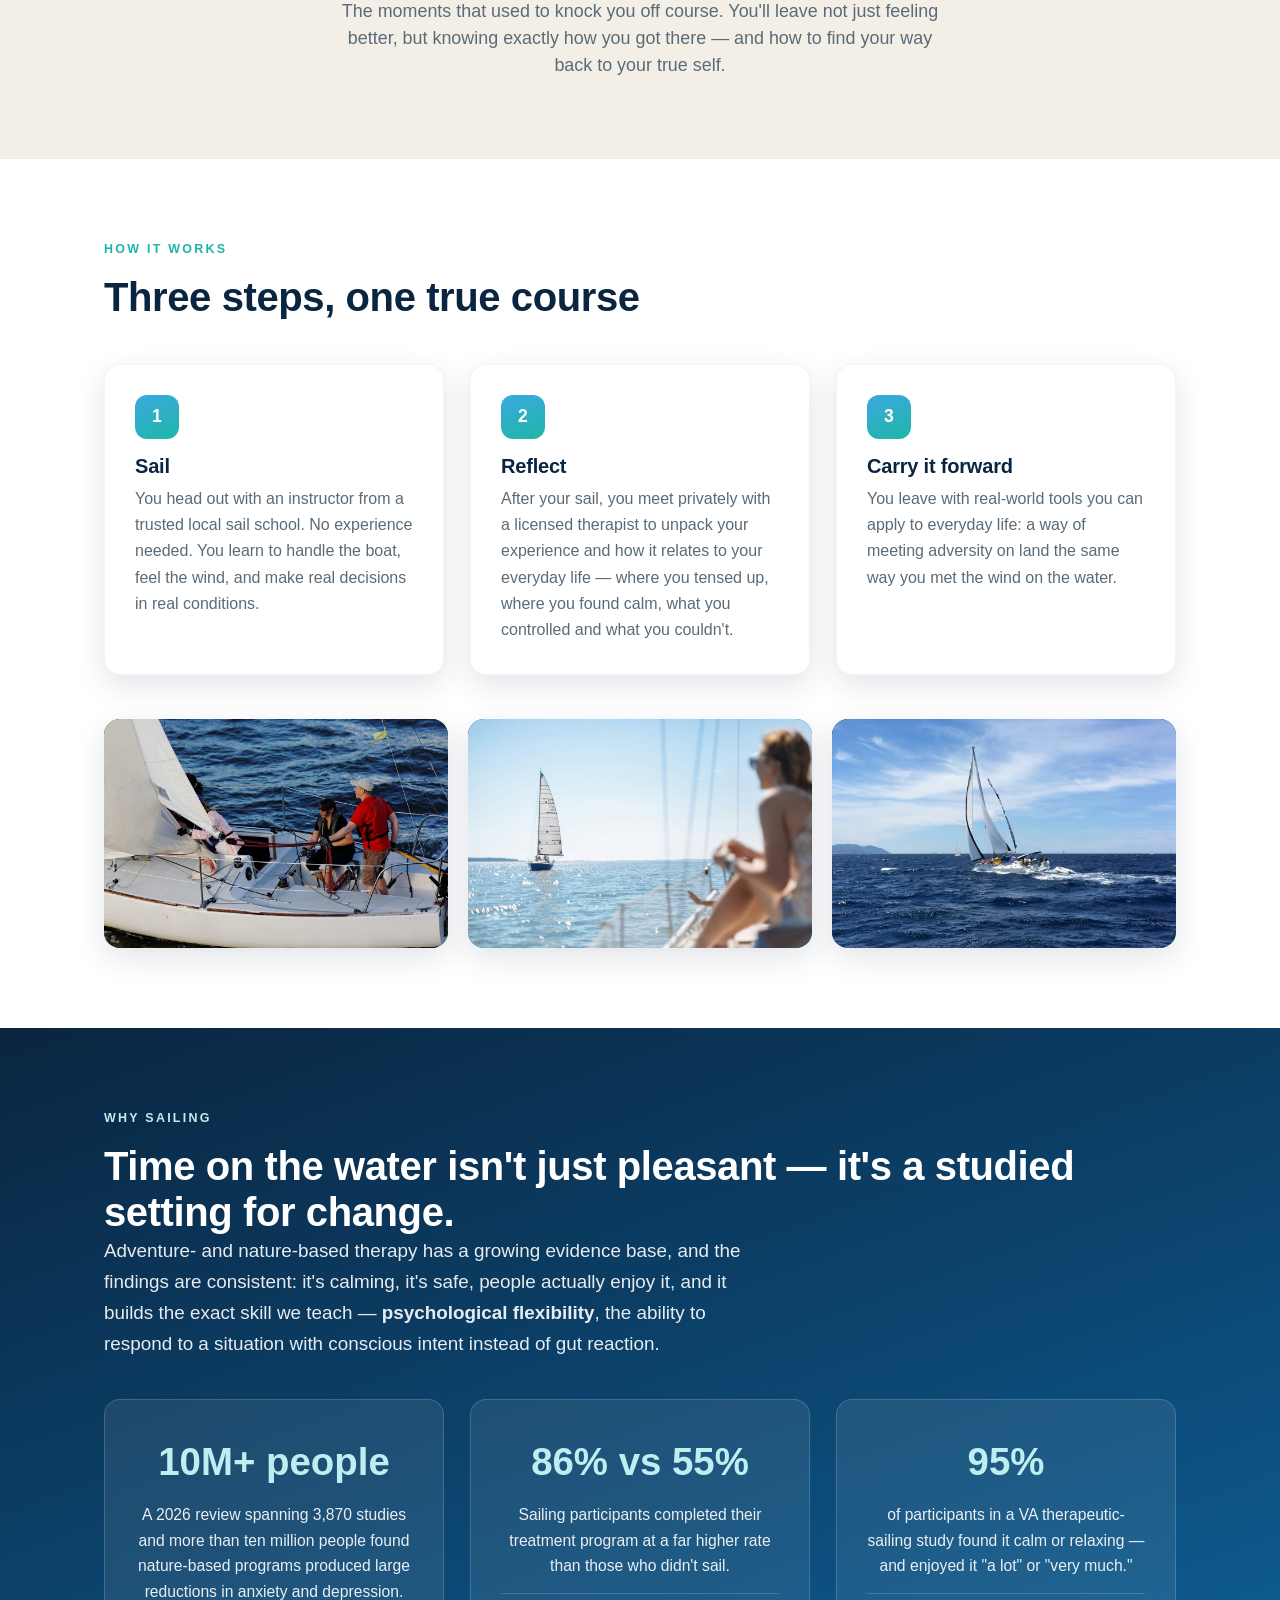
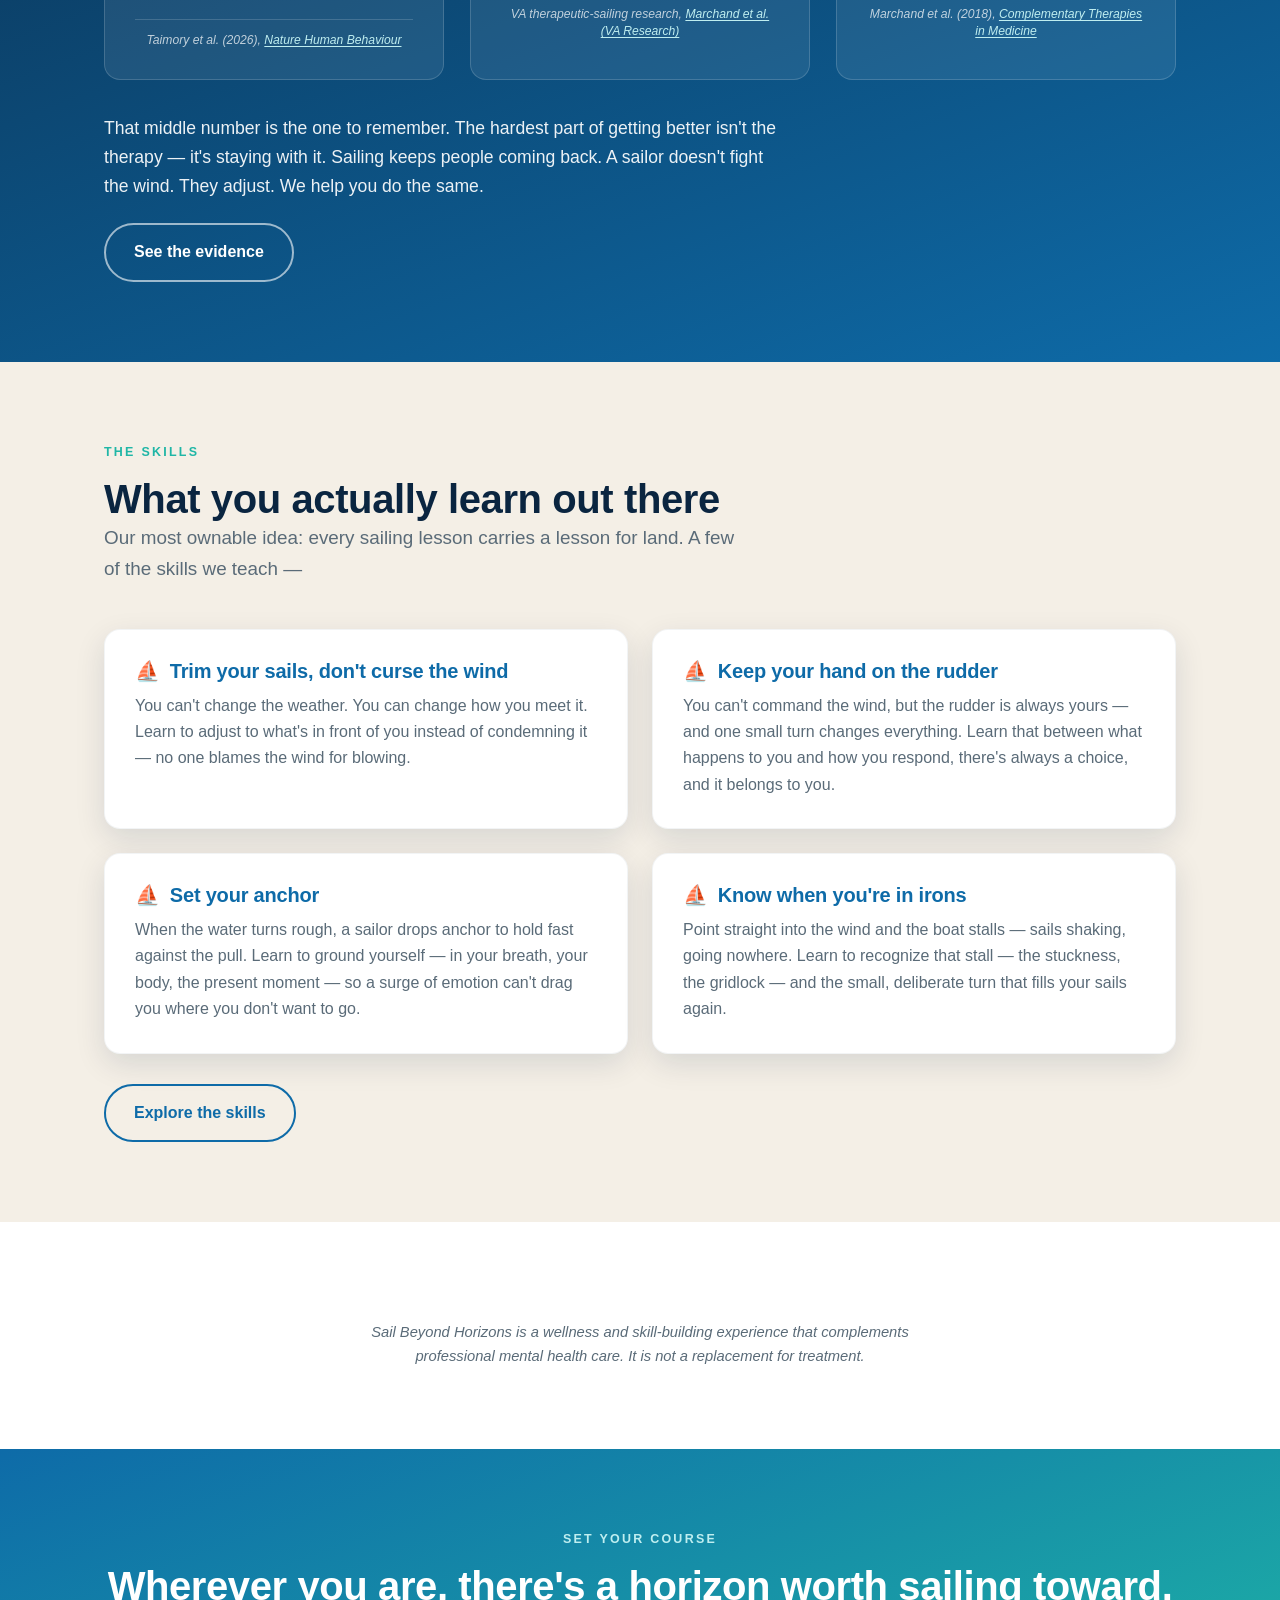
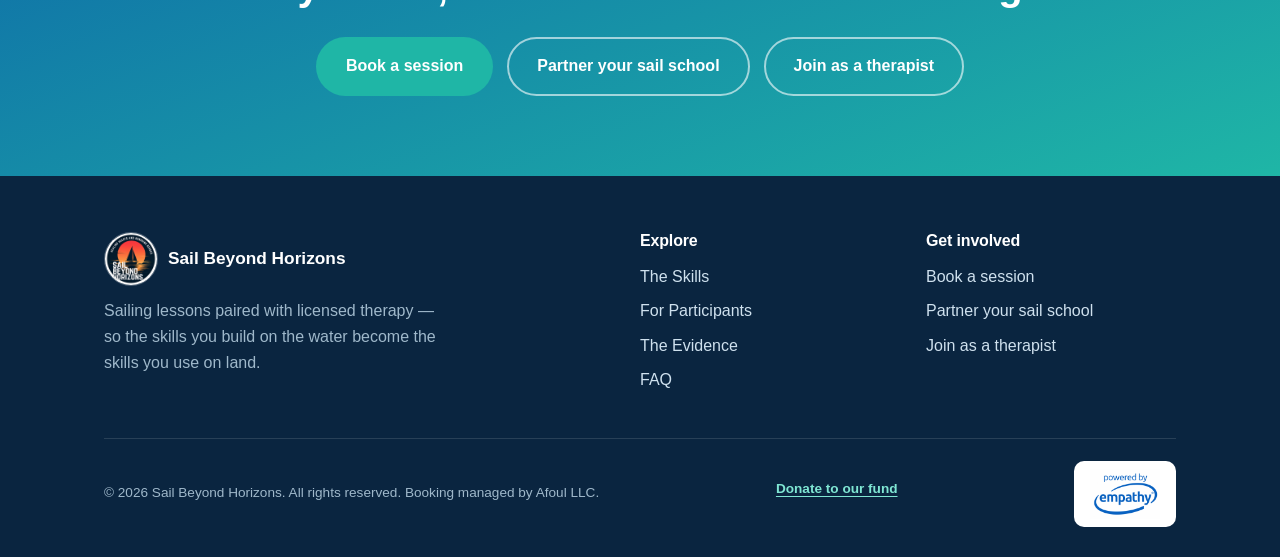
==== commit eb8a44b2: "Add files via upload" ====
--- a/index.html
+++ b/index.html
@@ -174,7 +174,7 @@
       </div>
     </div>
     <div class="foot-bottom">
-      <span>© <span id="yr"></span> Sail Beyond Horizons. All rights reserved. Booking managed by Afoul LLC.</span>
+      <span>© <span id="yr"></span> Sail Beyond Horizons. All rights reserved. Booking managed by Afoul LLC.</span><a class="foot-donate" href="https://gofund.me/917236893" target="_blank" rel="noopener">Donate to our fund</a>
       <img class="partner-logo" src="empathy.png" alt="Powered by Empathy">
     </div>
   </div>
--- a/styles.css
+++ b/styles.css
@@ -55,6 +55,8 @@
 .footer-logo{height:54px;width:54px;border:1px solid rgba(255,255,255,.28)}
 .partner-logo{height:66px;display:block;background:#fff;padding:8px 16px;border-radius:10px}
 .foot-bottom{align-items:center}
+.foot-donate{color:#7fe6d3;font-weight:700;text-decoration:underline;text-underline-offset:3px}
+.foot-donate:hover{color:#fff}
 .nav-links{display:flex;gap:24px;align-items:center}
 .nav-links a{color:var(--deep);font-weight:600;font-size:.95rem}
 .nav-links a:hover,.nav-links a.active{color:var(--sea)}
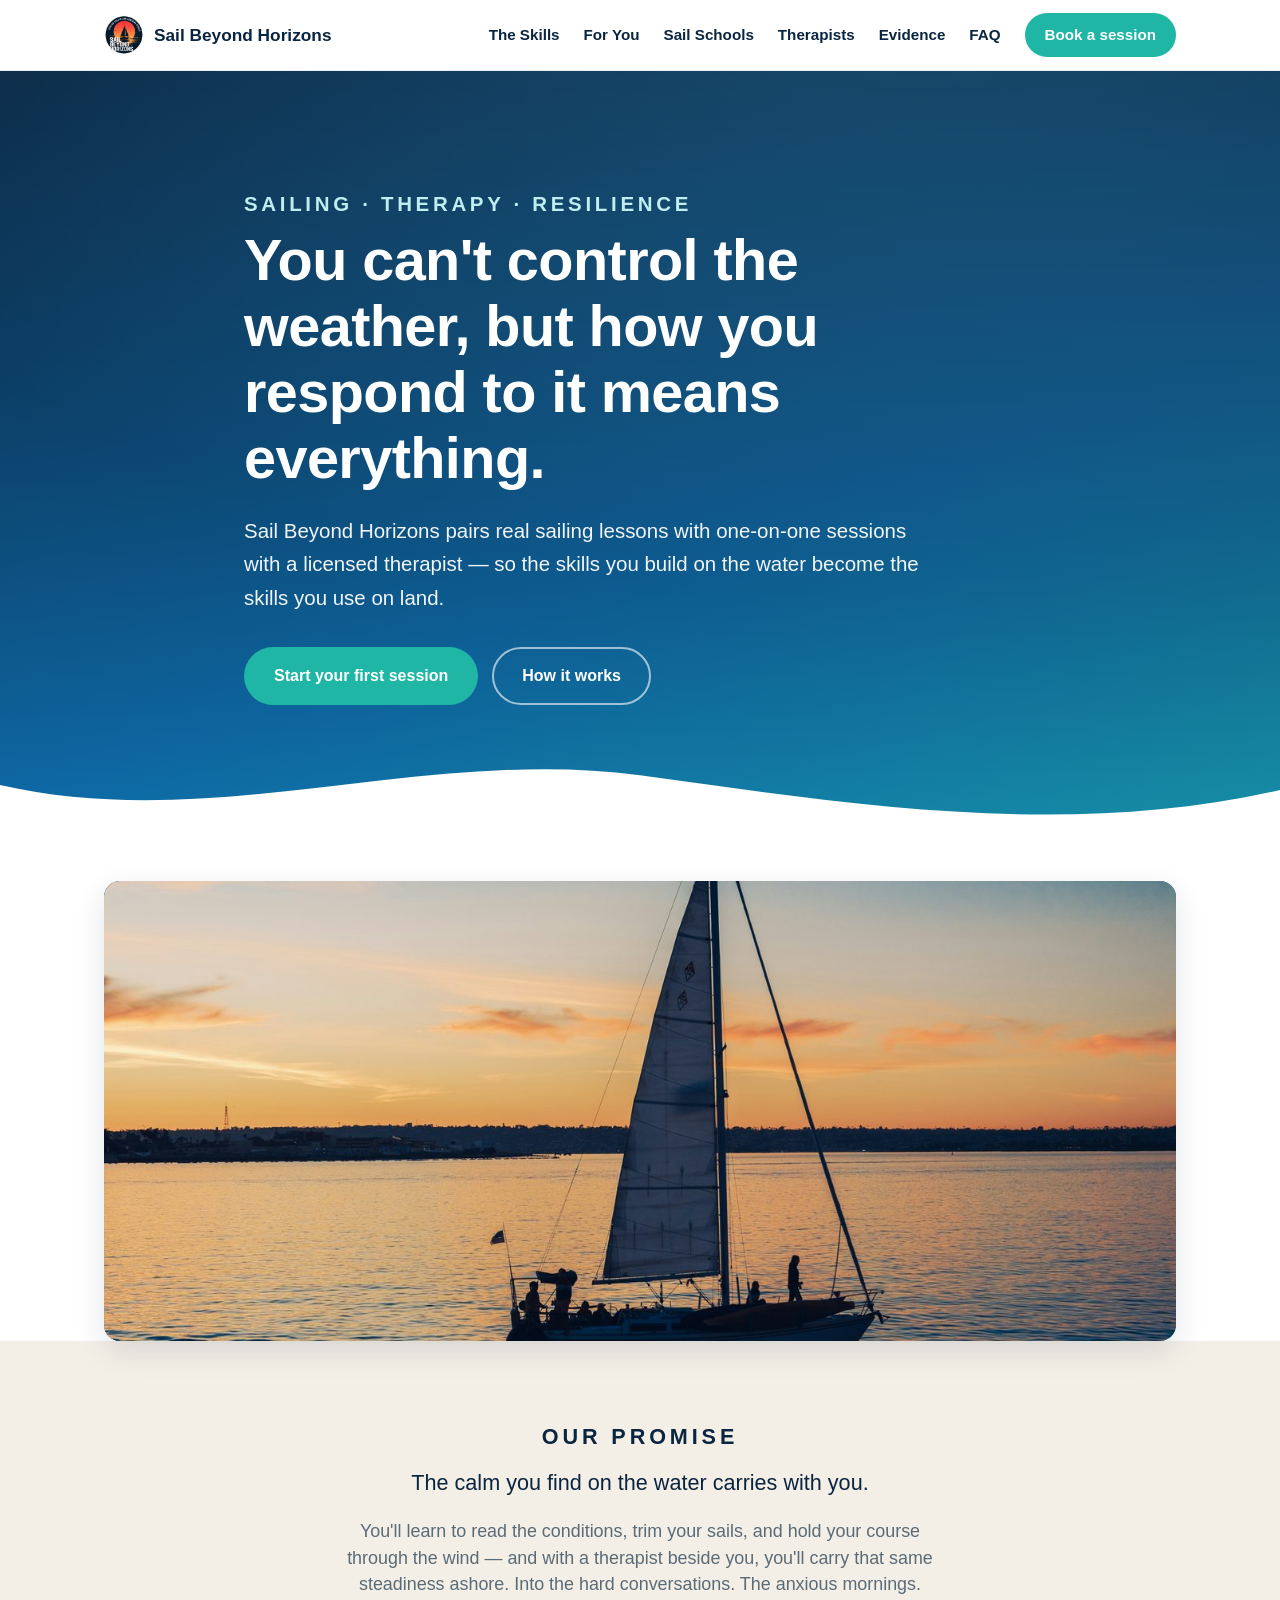
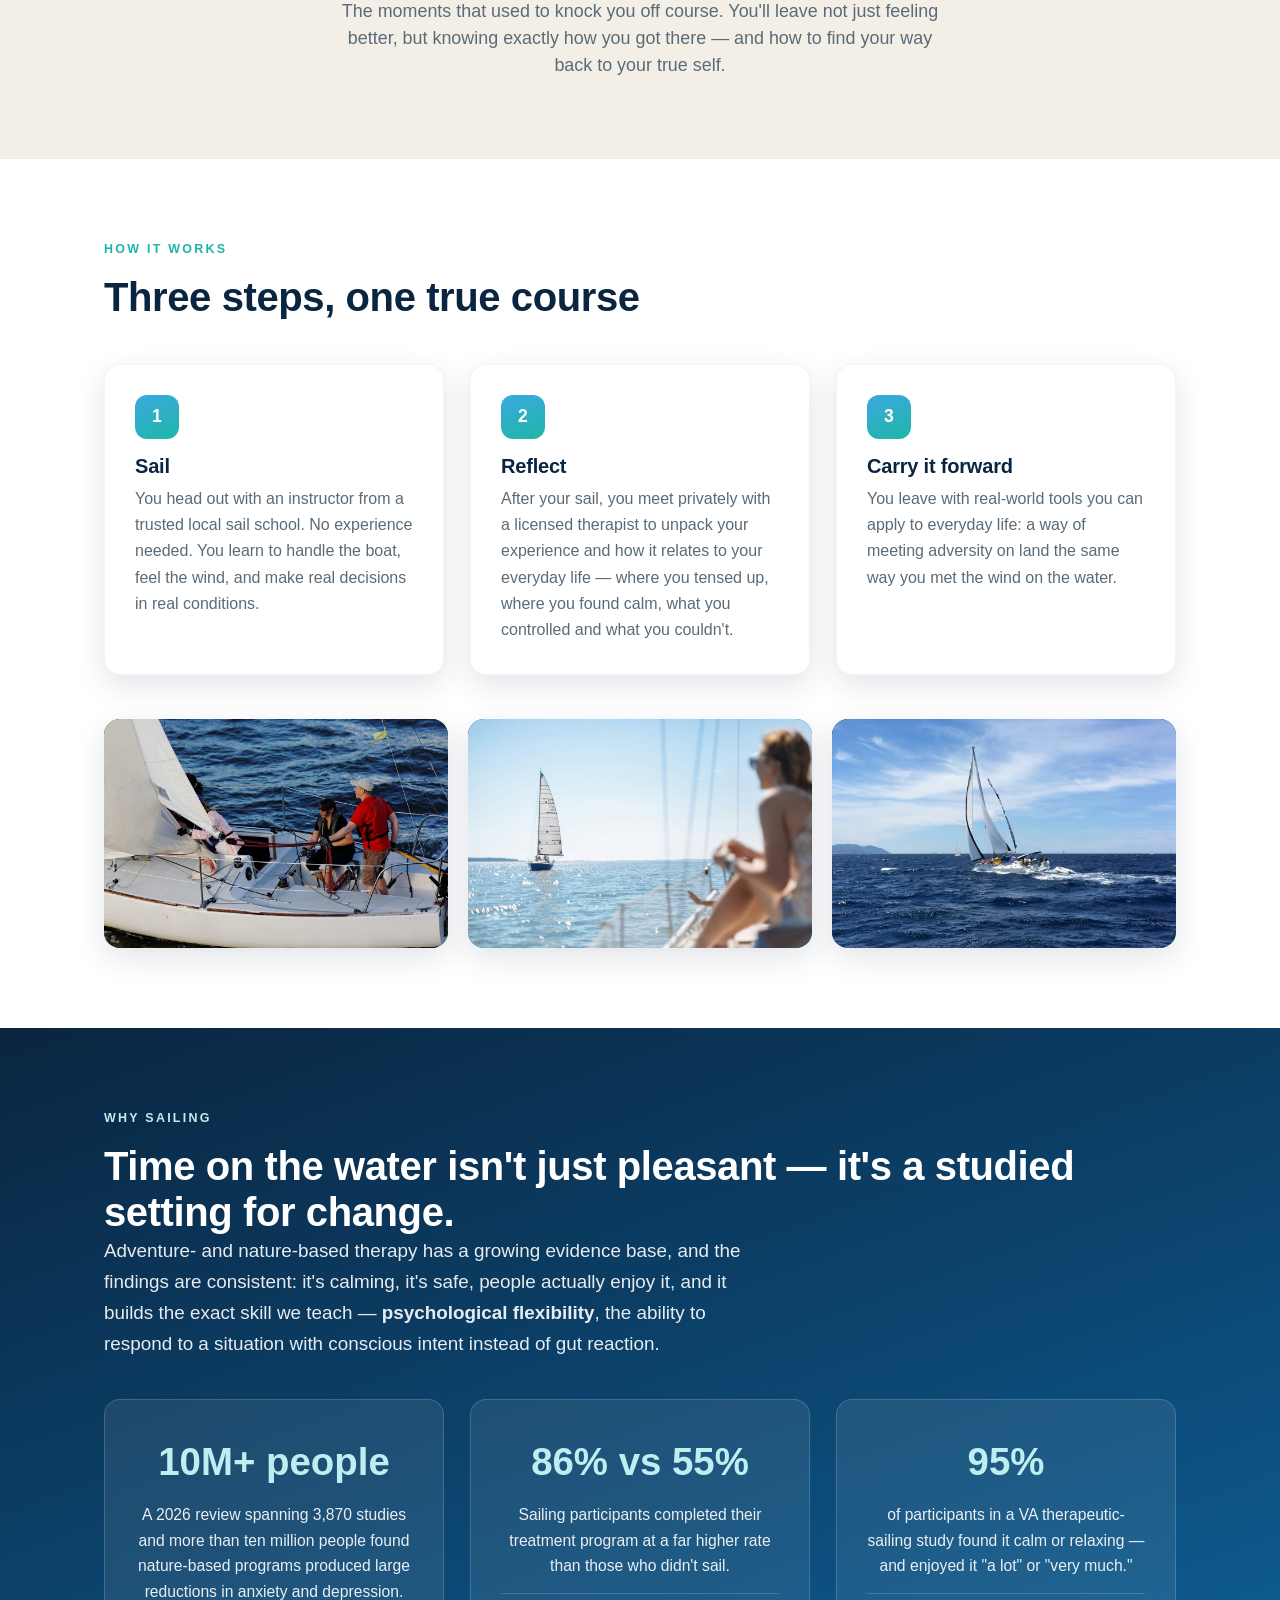
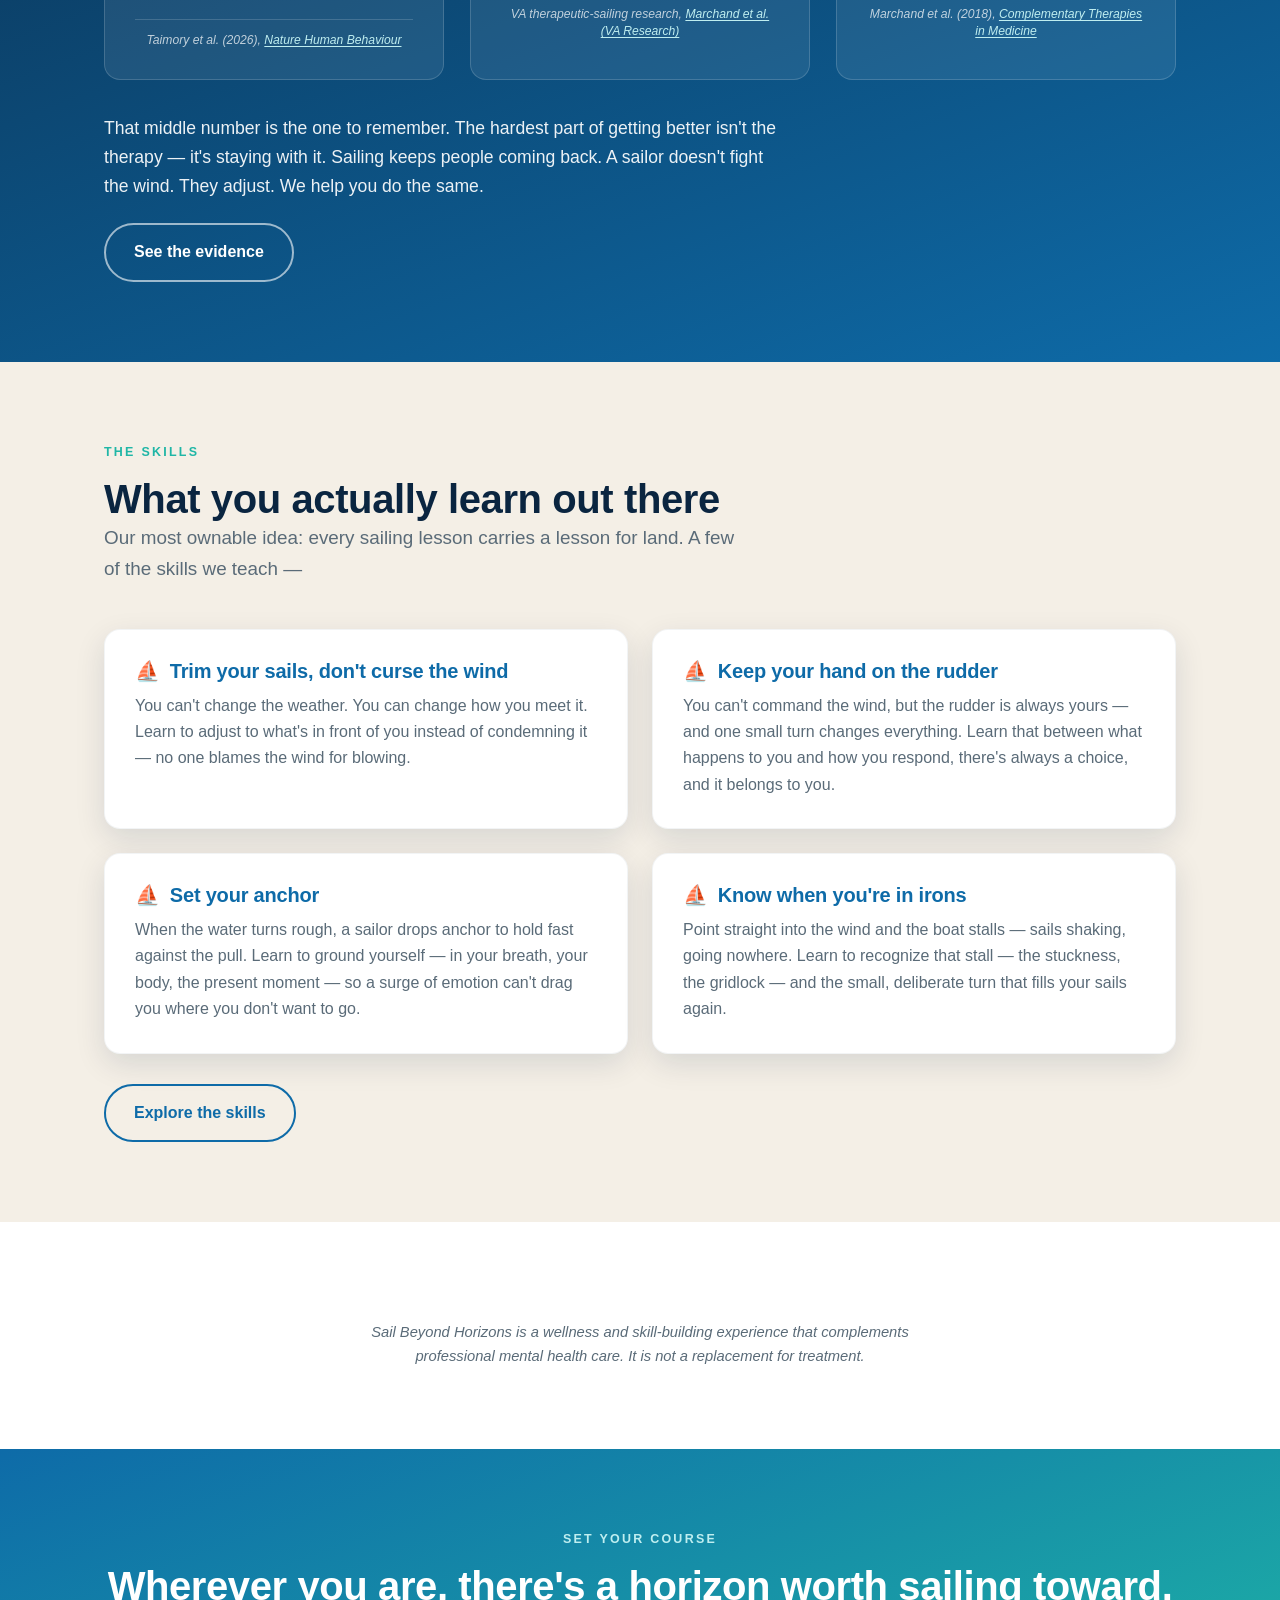
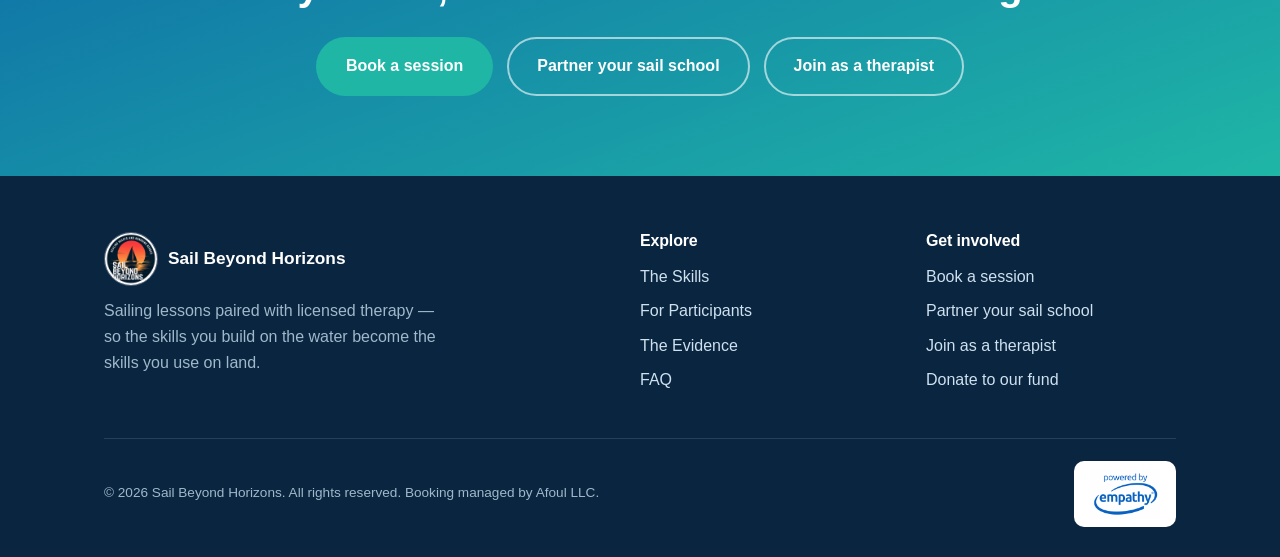
==== commit c2b534a4: "Add files via upload" ====
--- a/index.html
+++ b/index.html
@@ -170,11 +170,11 @@
         <h4>Get involved</h4>
         <a href="participants.html#book">Book a session</a>
         <a href="sail-schools.html">Partner your sail school</a>
-        <a href="therapists.html">Join as a therapist</a>
+        <a href="therapists.html">Join as a therapist</a><a href="https://gofund.me/917236893" target="_blank" rel="noopener">Donate to our fund</a>
       </div>
     </div>
     <div class="foot-bottom">
-      <span>© <span id="yr"></span> Sail Beyond Horizons. All rights reserved. Booking managed by Afoul LLC.</span><a class="foot-donate" href="https://gofund.me/917236893" target="_blank" rel="noopener">Donate to our fund</a>
+      <span>© <span id="yr"></span> Sail Beyond Horizons. All rights reserved. Booking managed by Afoul LLC.</span>
       <img class="partner-logo" src="empathy.png" alt="Powered by Empathy">
     </div>
   </div>
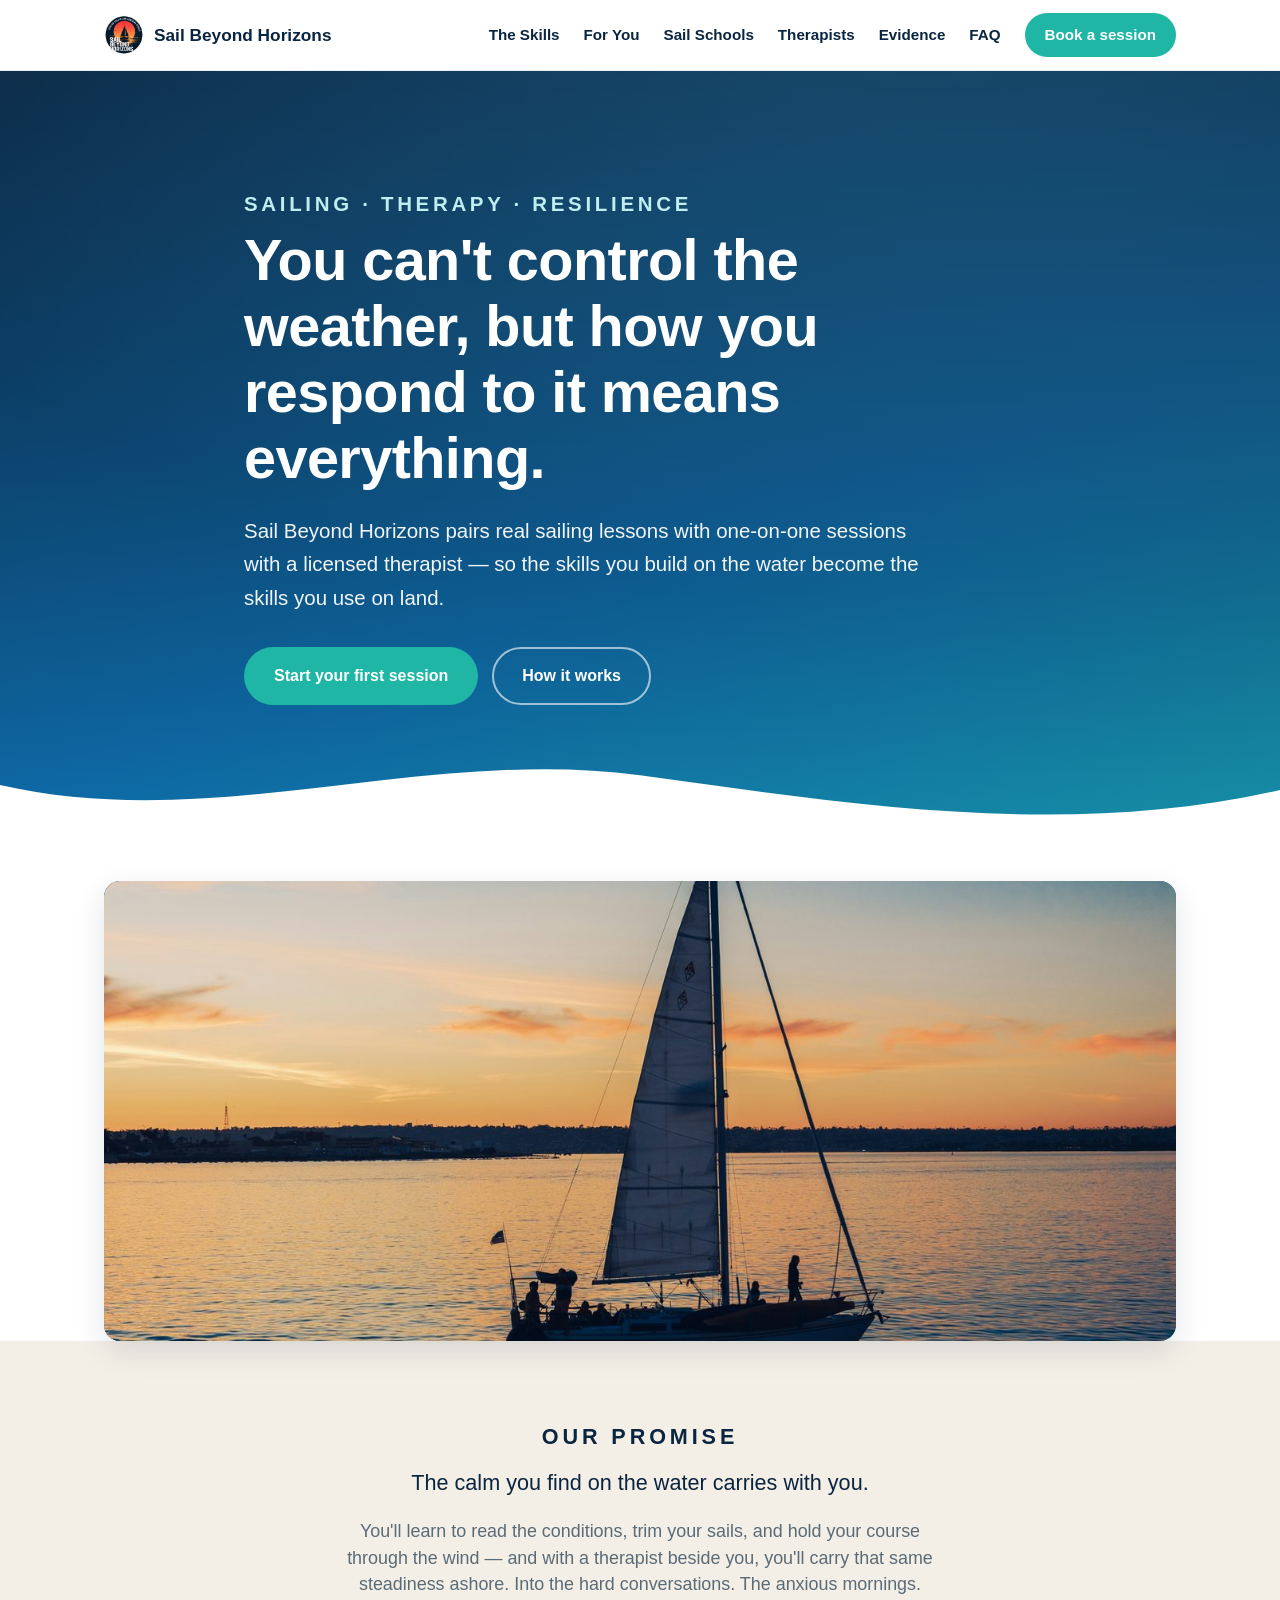
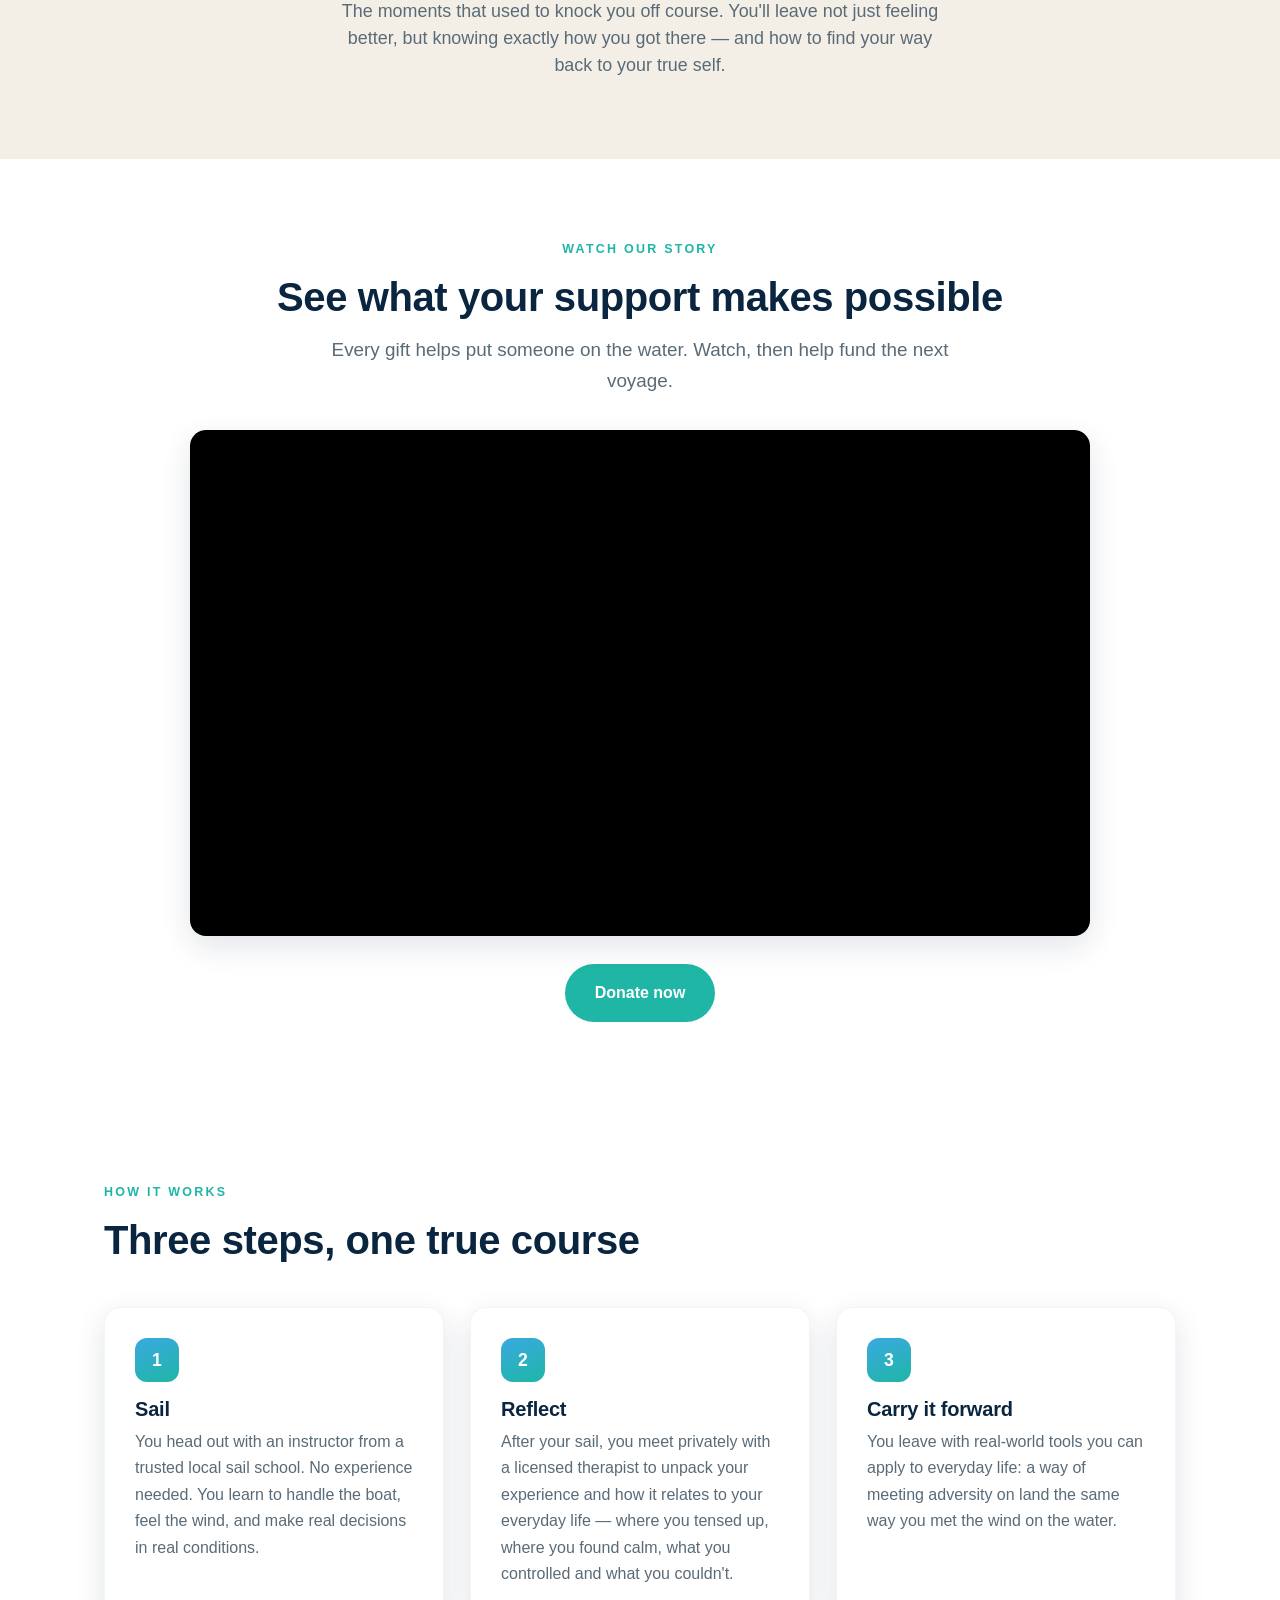
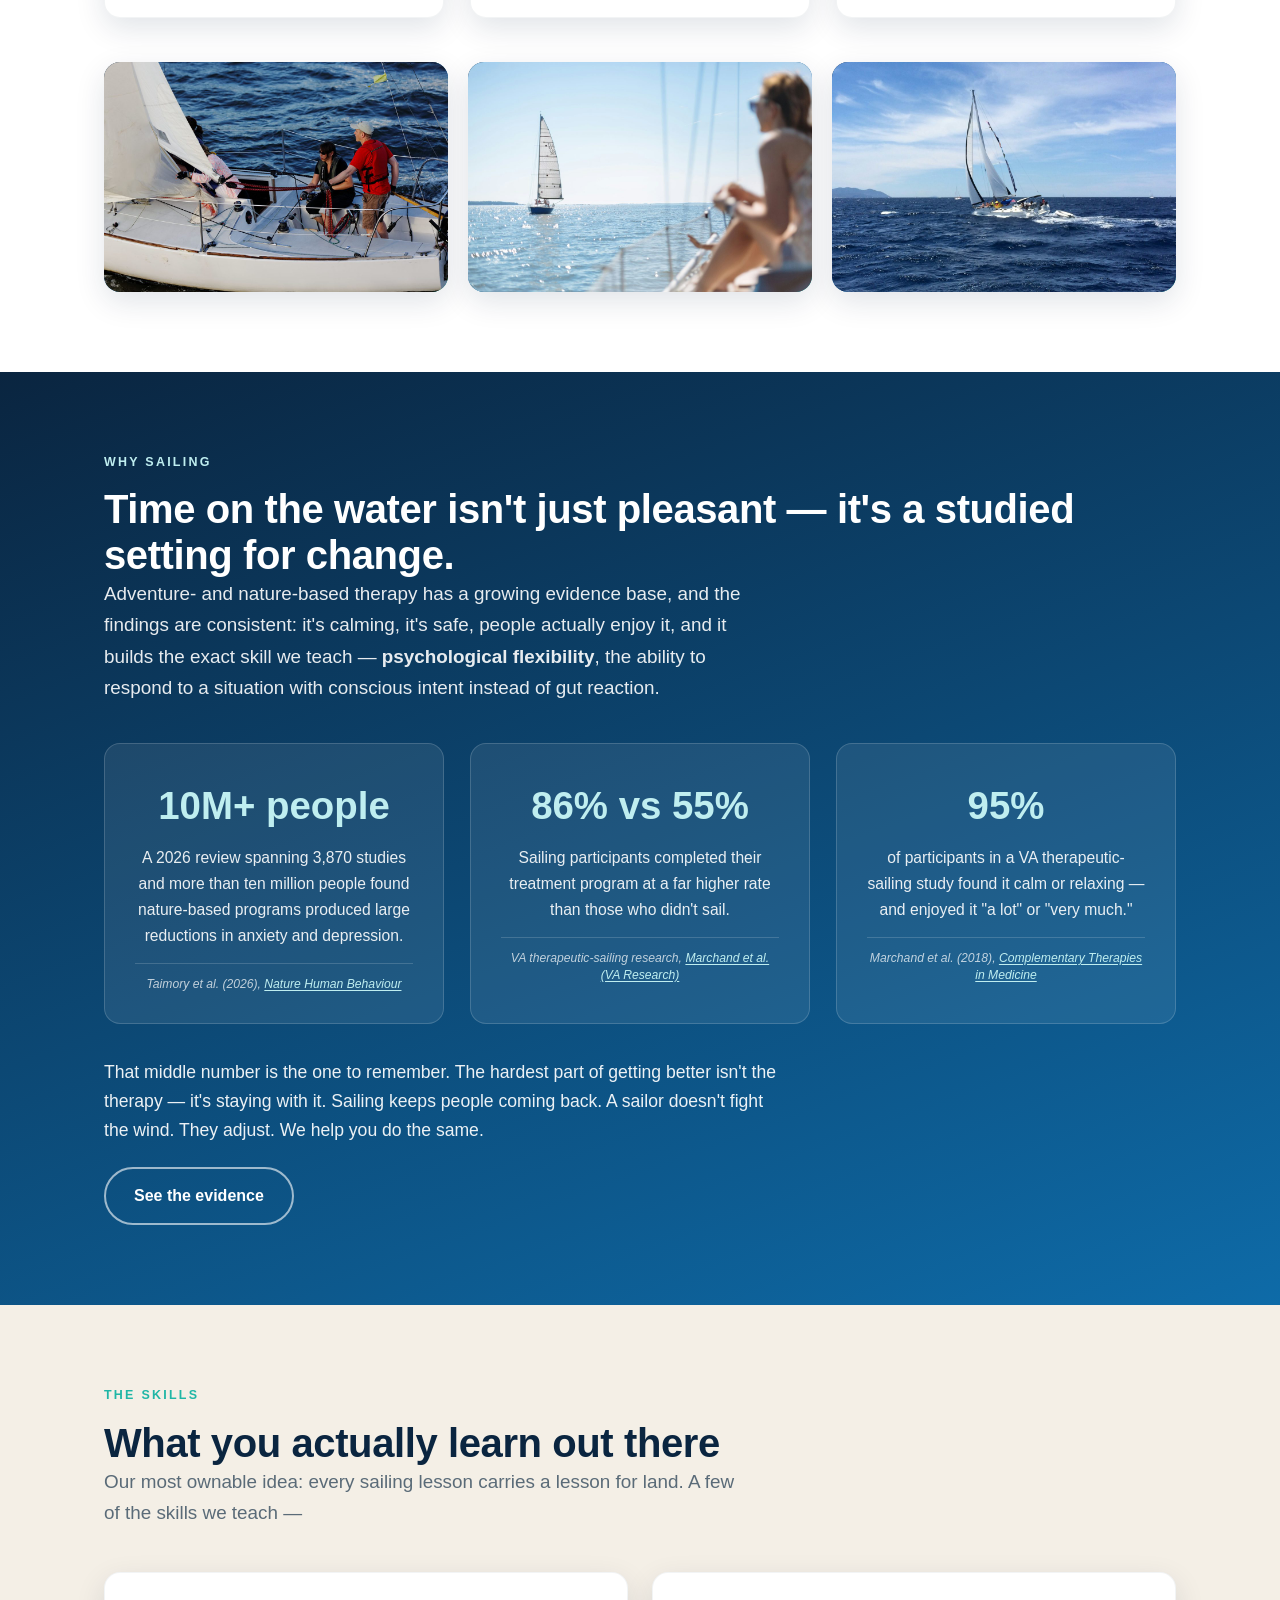
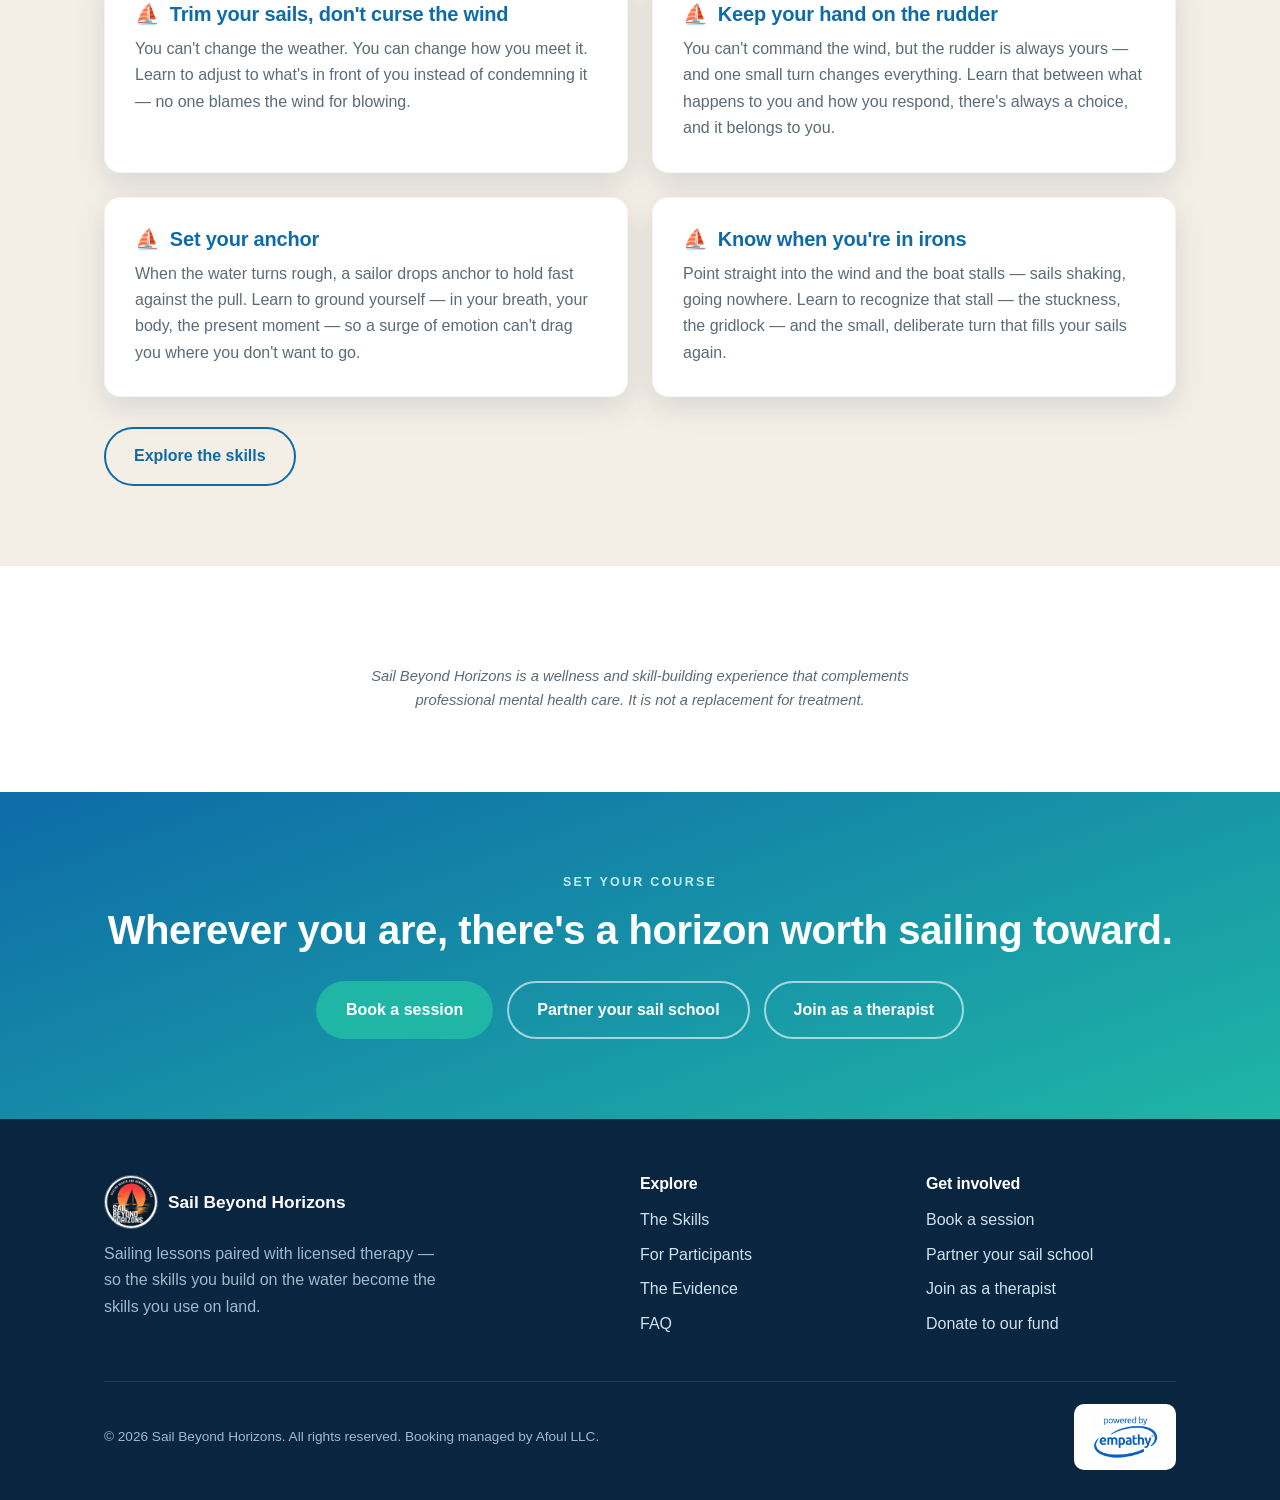
==== commit aca27a1e: "Add files via upload" ====
--- a/index.html
+++ b/index.html
@@ -66,6 +66,21 @@
   </div>
 </section>
 
+<!-- VIDEO / DONATE -->
+<section>
+  <div class="container center">
+    <p class="eyebrow">Watch our story</p>
+    <h2>See what your support makes possible</h2>
+    <p class="lead" style="margin:14px auto 0">Every gift helps put someone on the water. Watch, then help fund the next voyage.</p>
+    <div class="video-embed">
+      <iframe src="https://player.vimeo.com/video/1212944015" title="Sail Beyond Horizons" allow="autoplay; fullscreen; picture-in-picture; clipboard-write" allowfullscreen></iframe>
+    </div>
+    <div class="btn-row" style="justify-content:center;margin-top:28px">
+      <a class="btn btn-primary" href="https://www.gofundme.com/f/help-fund-lifechanging-sailing-therapy?attribution_id=sl:8f18f290-fe67-4d28-a921-672b772d1d76" target="_blank" rel="noopener">Donate now</a>
+    </div>
+  </div>
+</section>
+
 <!-- HOW IT WORKS -->
 <section id="how">
   <div class="container">
--- a/styles.css
+++ b/styles.css
@@ -55,6 +55,8 @@
 .footer-logo{height:54px;width:54px;border:1px solid rgba(255,255,255,.28)}
 .partner-logo{height:66px;display:block;background:#fff;padding:8px 16px;border-radius:10px}
 .foot-bottom{align-items:center}
+.video-embed{position:relative;max-width:900px;margin:34px auto 0;aspect-ratio:16/9;border-radius:var(--radius);overflow:hidden;box-shadow:var(--shadow);background:#000}
+.video-embed iframe{position:absolute;inset:0;width:100%;height:100%;border:0}
 .foot-donate{color:#7fe6d3;font-weight:700;text-decoration:underline;text-underline-offset:3px}
 .foot-donate:hover{color:#fff}
 .nav-links{display:flex;gap:24px;align-items:center}
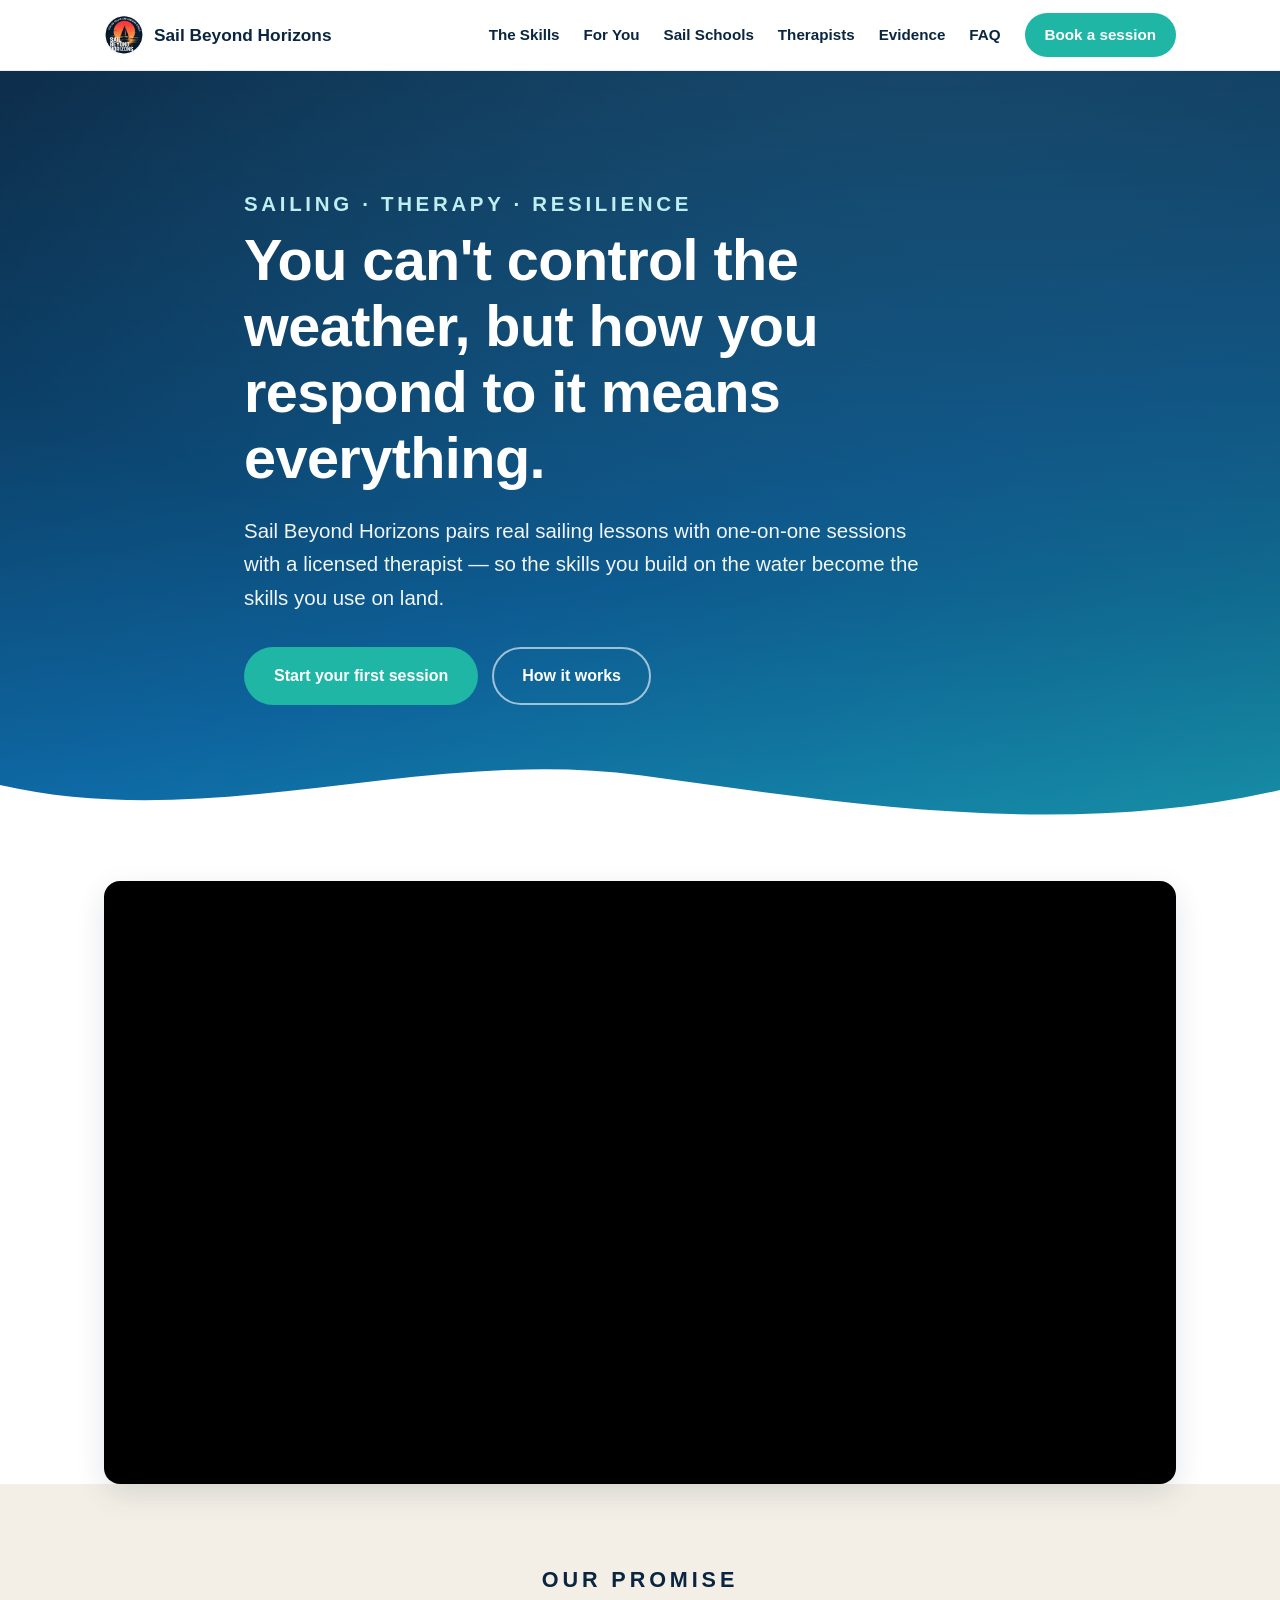
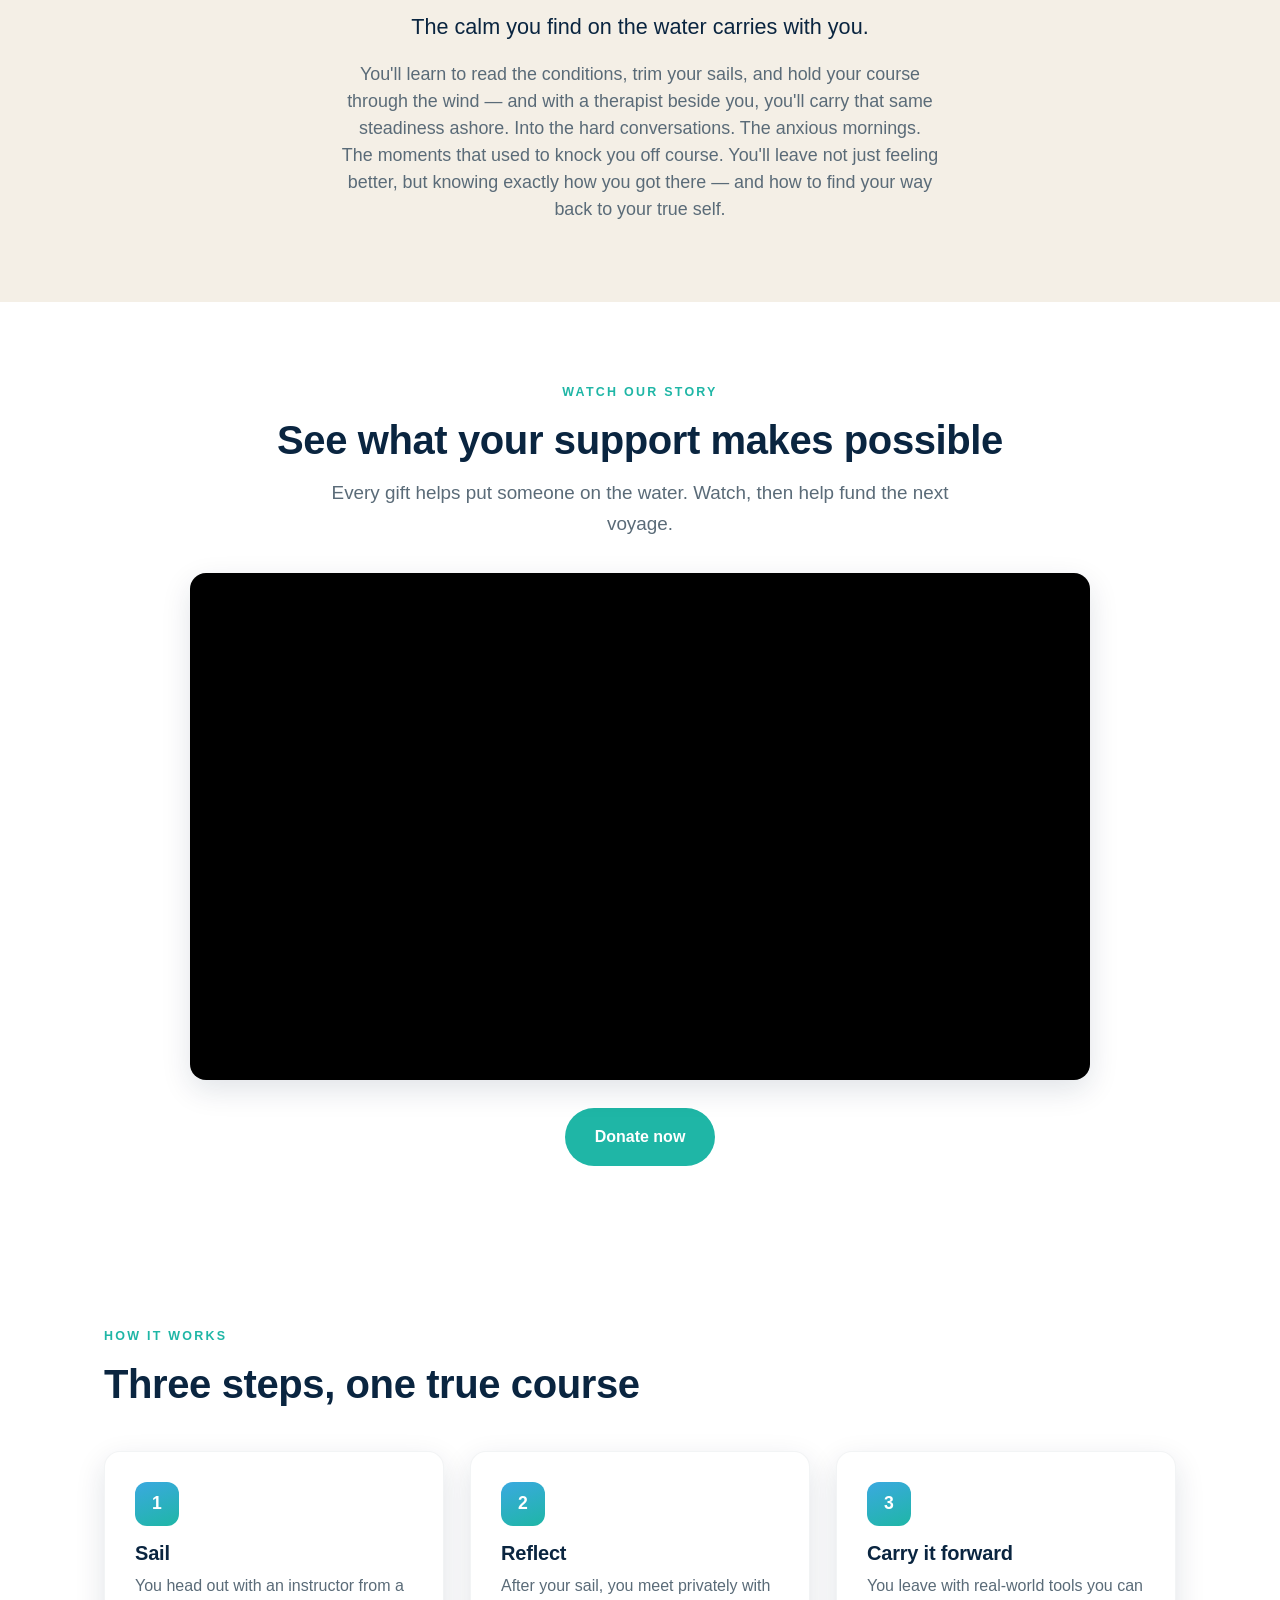
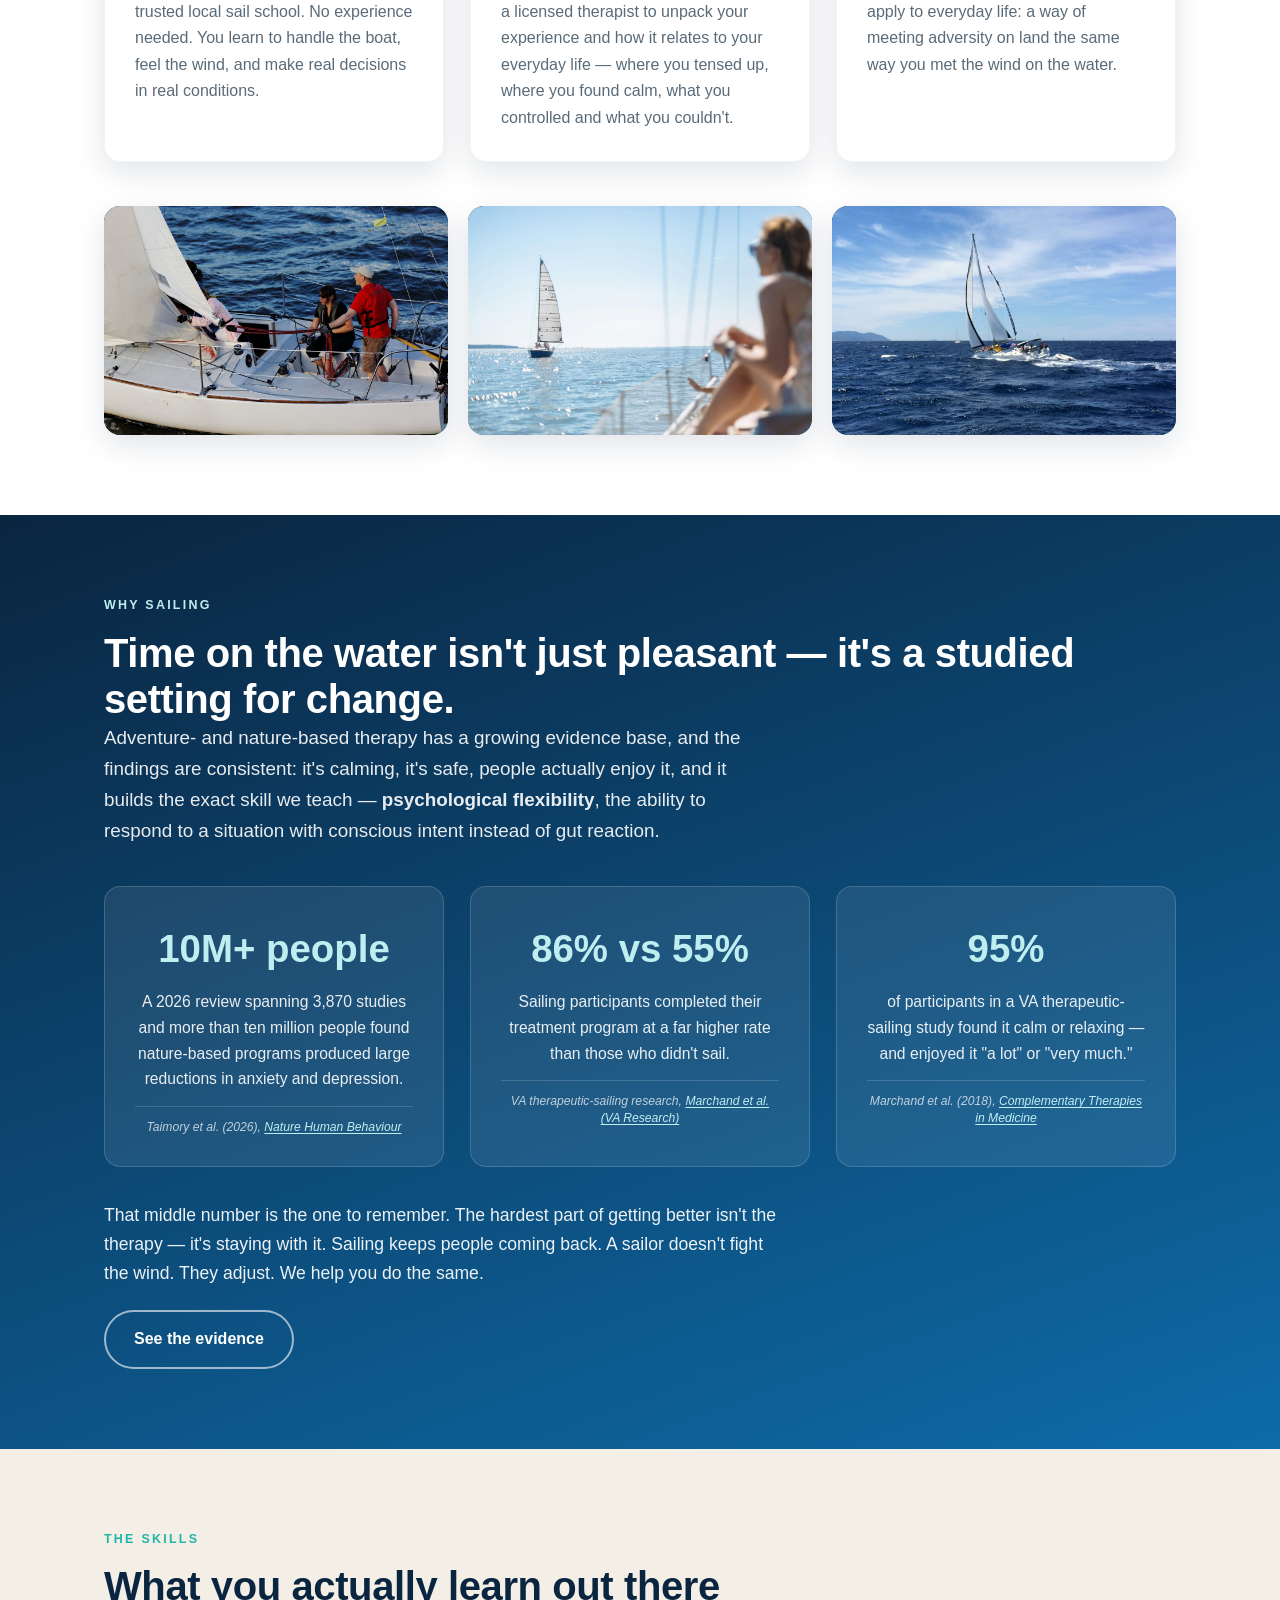
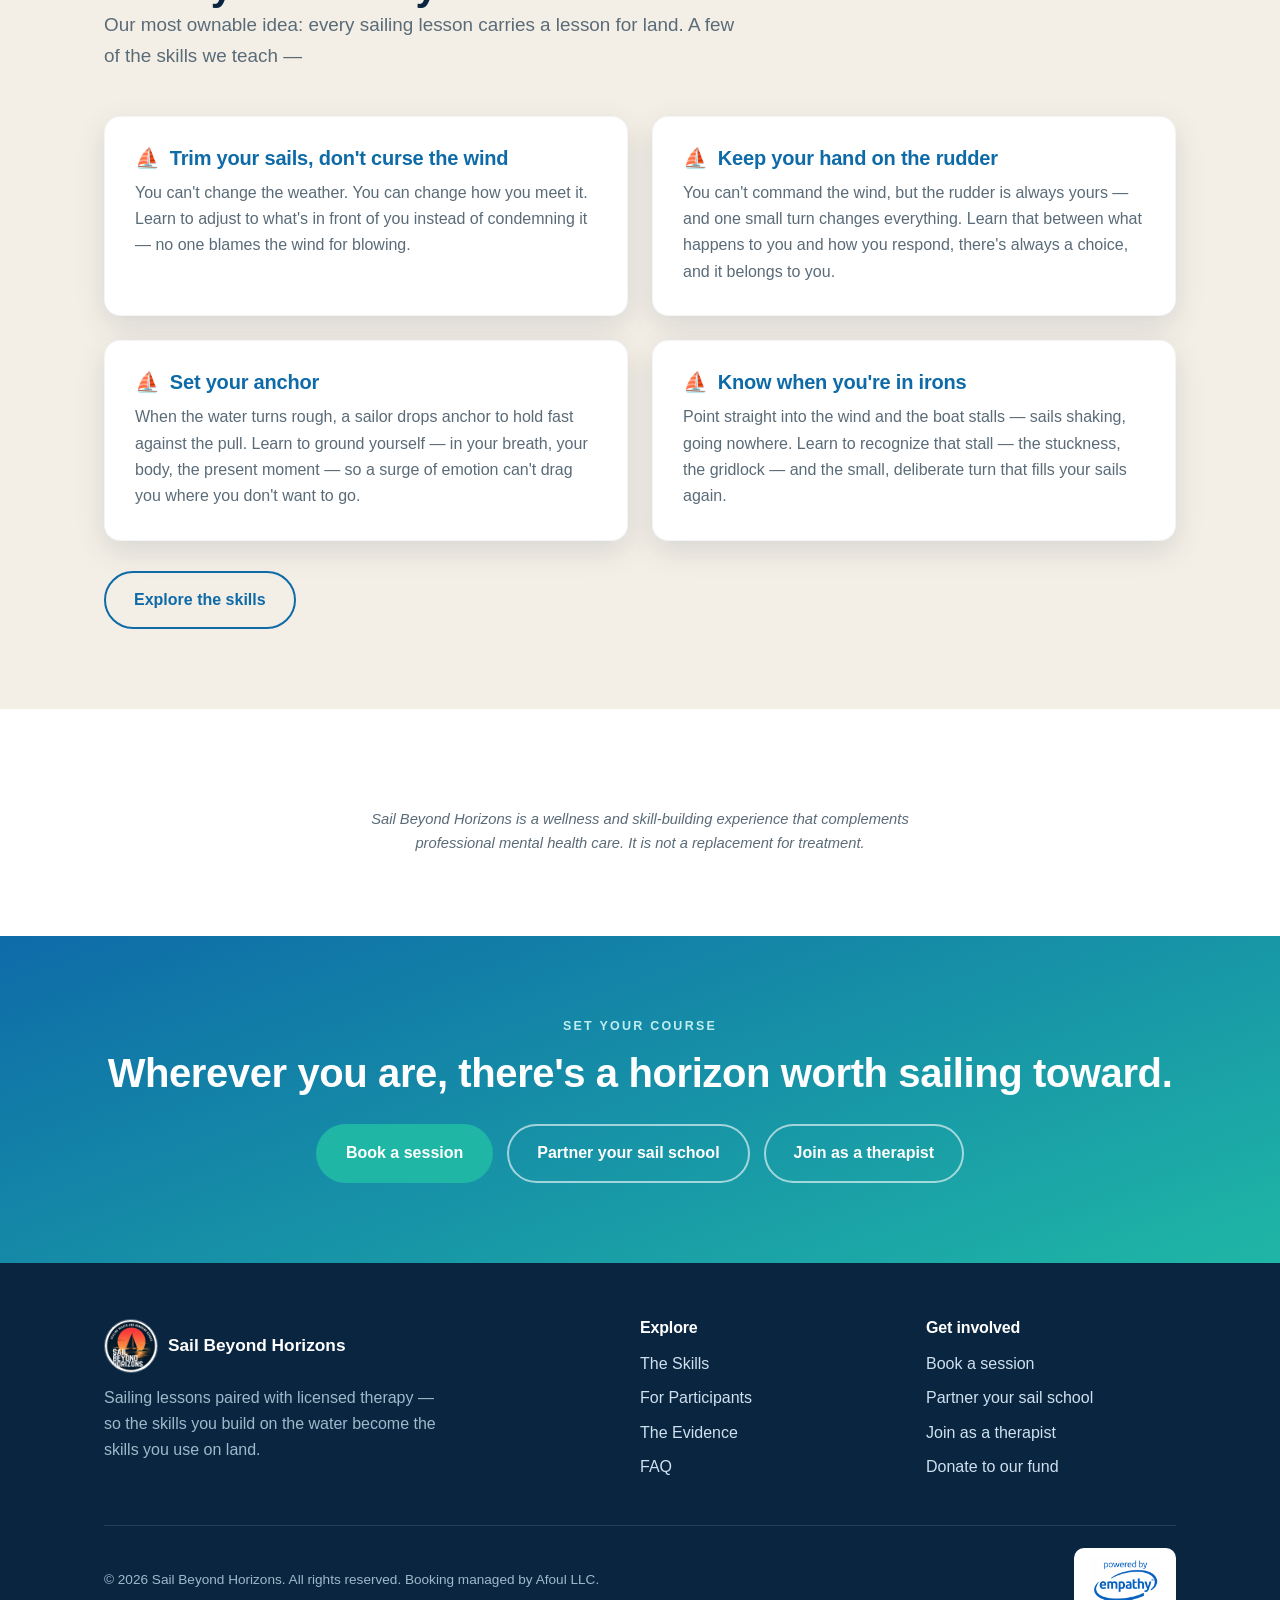
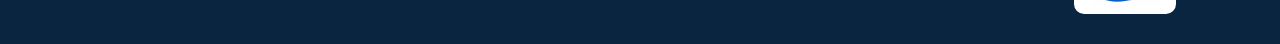
==== commit e5805db5: "Replace hero image with Vimeo video embed" ====
--- a/index.html
+++ b/index.html
@@ -48,12 +48,11 @@
 </section>
 
 <!-- HERO IMAGE BAND -->
-<!-- To use a real photo, replace the whole <figure> below with:  <img class="media ratio-21-9" src="hero.jpg" alt="A participant at the helm on open water"> -->
 <section class="media-band" style="padding-bottom:0">
   <div class="container">
-    <figure class="media ratio-21-9">
-      <img src="hero.jpg" alt="A sailboat at the helm on open water at golden hour">
-    </figure>
+    <div class="video-embed" style="max-width:100%;margin:0 auto">
+      <iframe src="https://player.vimeo.com/video/1215005480" title="Sail Beyond Horizons" allow="autoplay; fullscreen; picture-in-picture; clipboard-write" allowfullscreen></iframe>
+    </div>
   </div>
 </section>
 
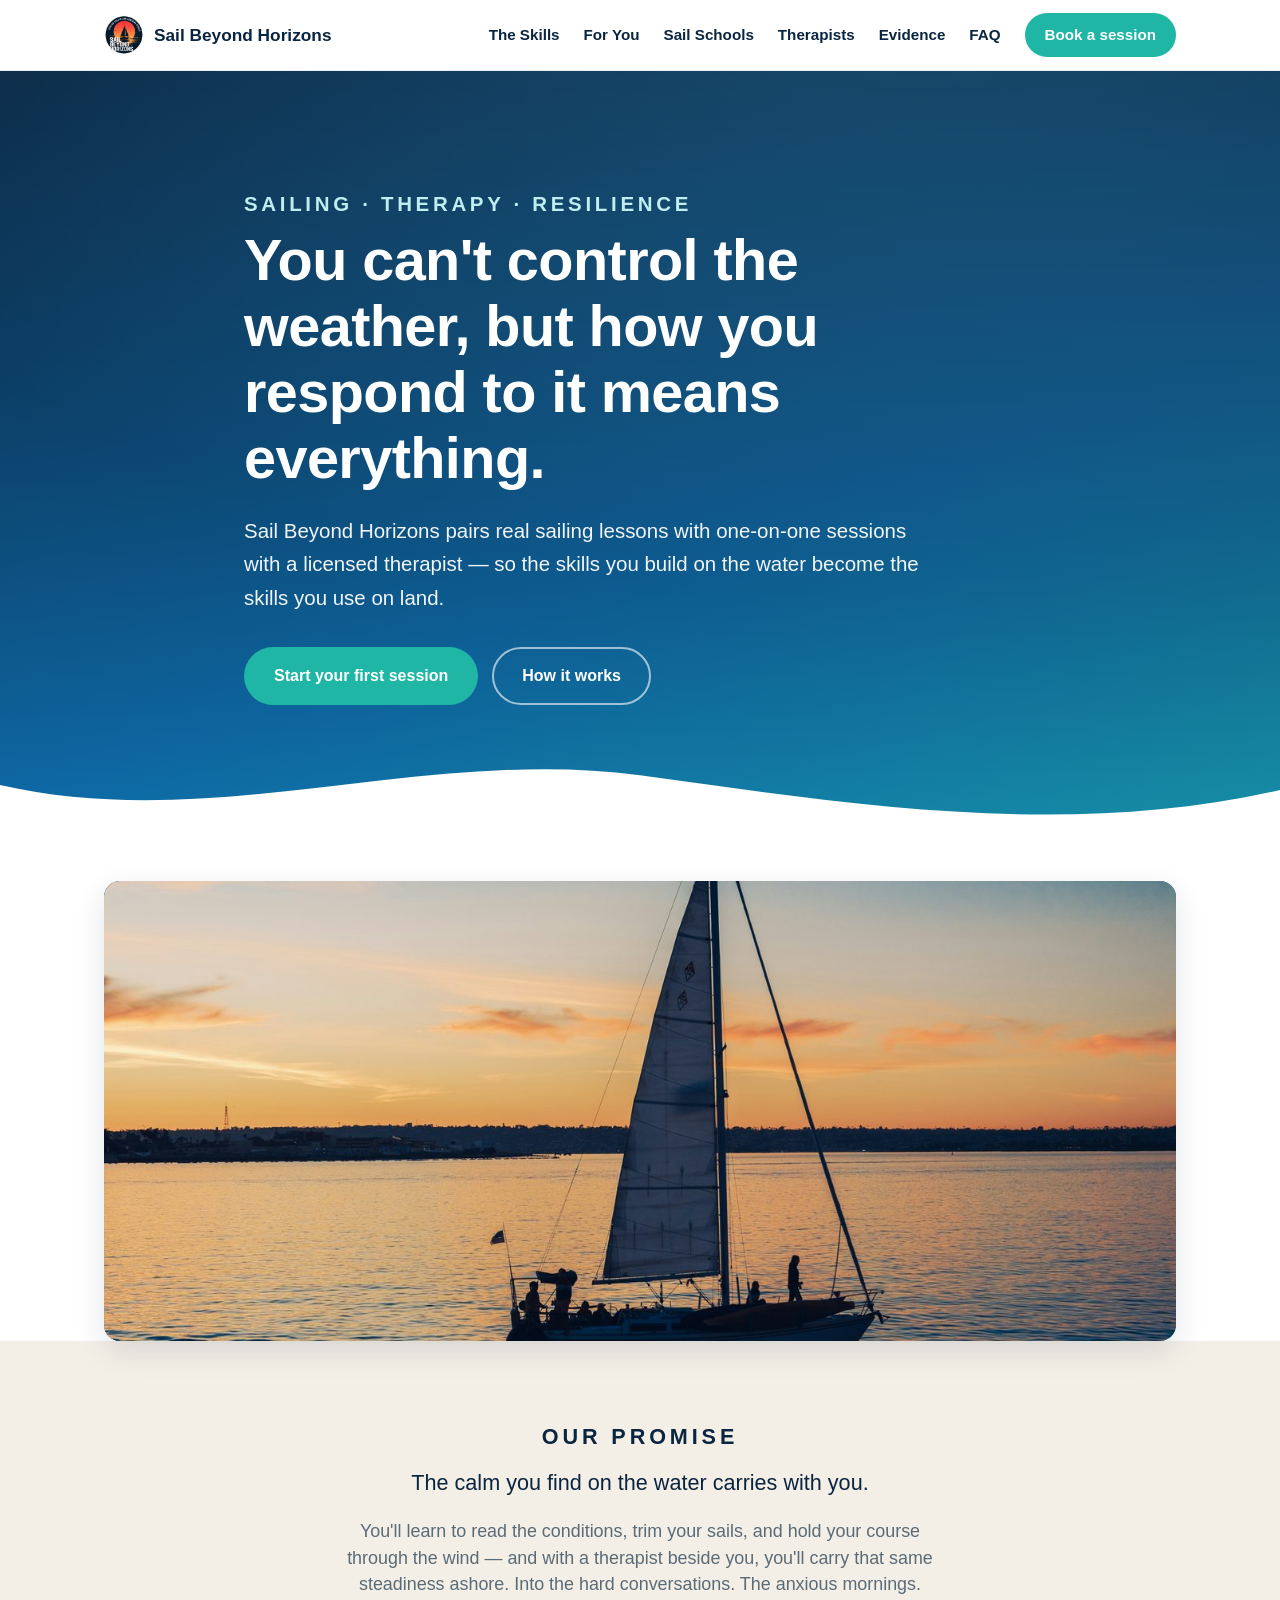
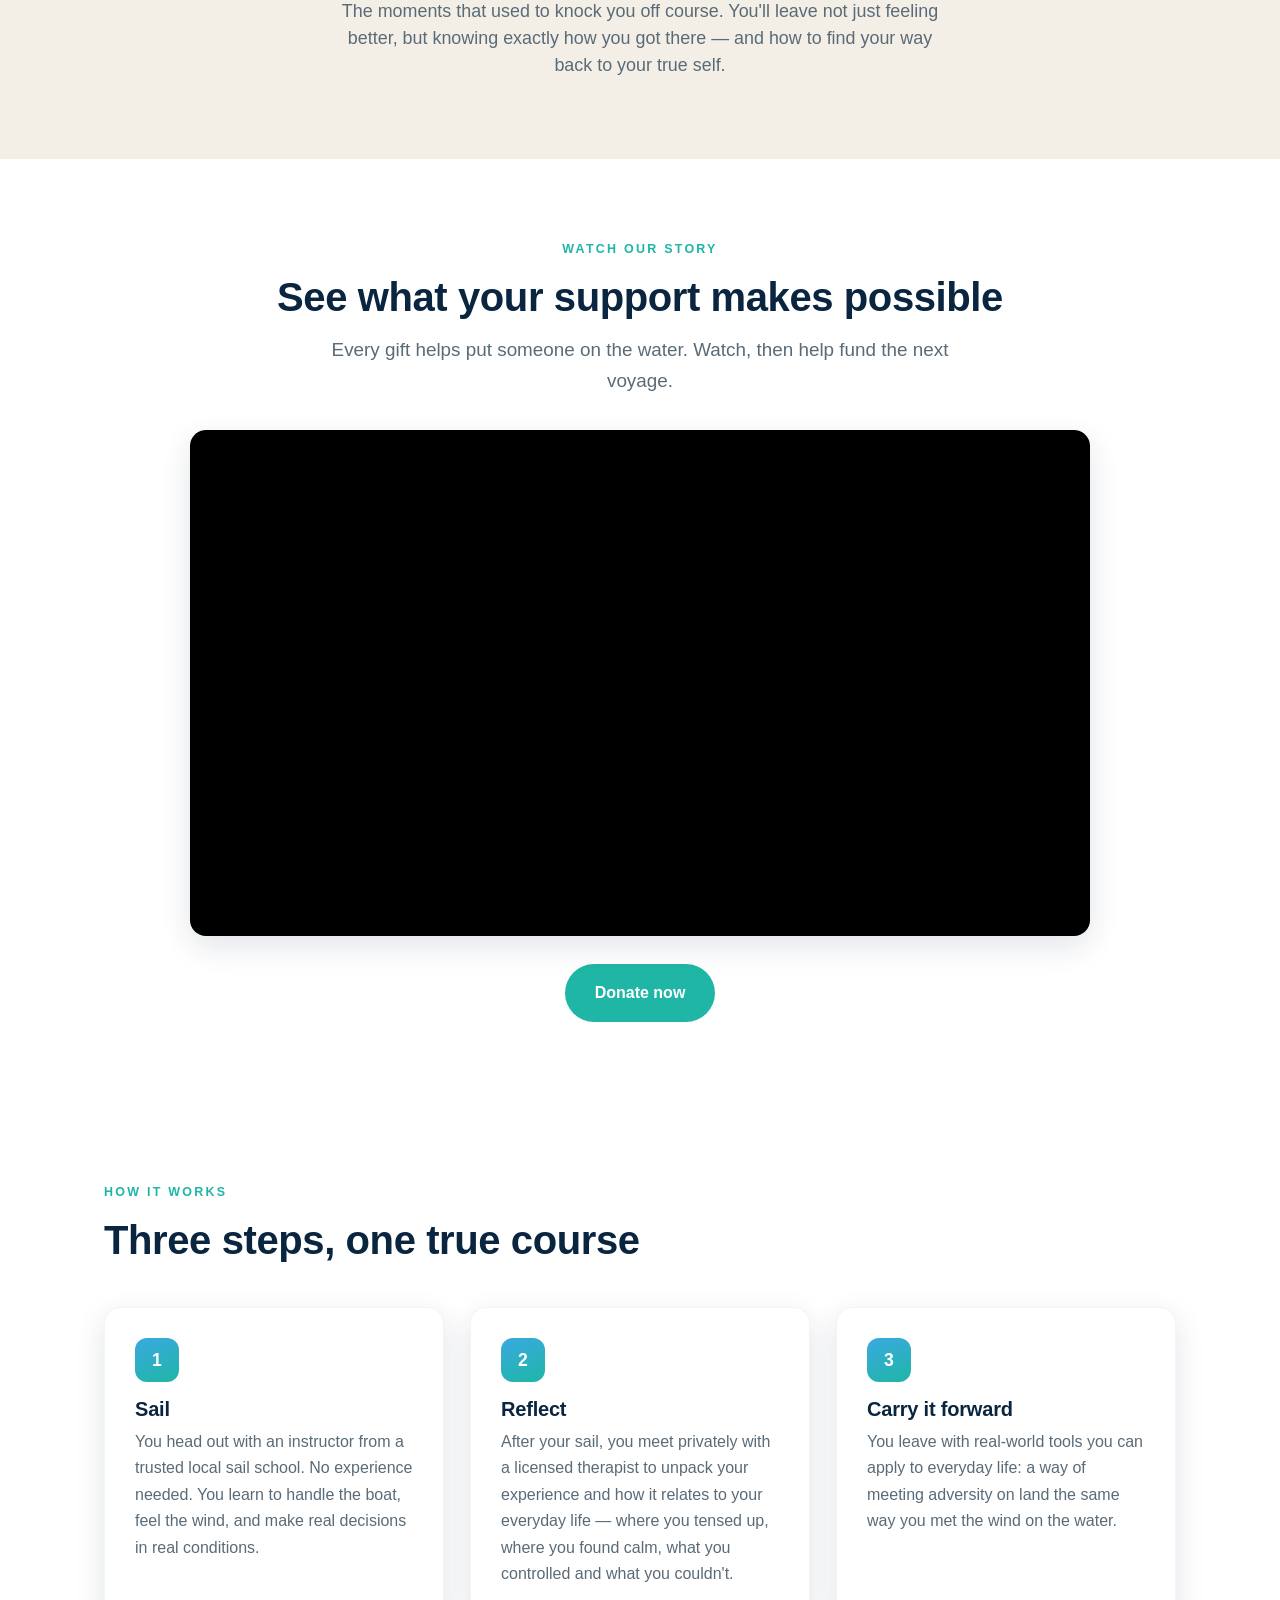
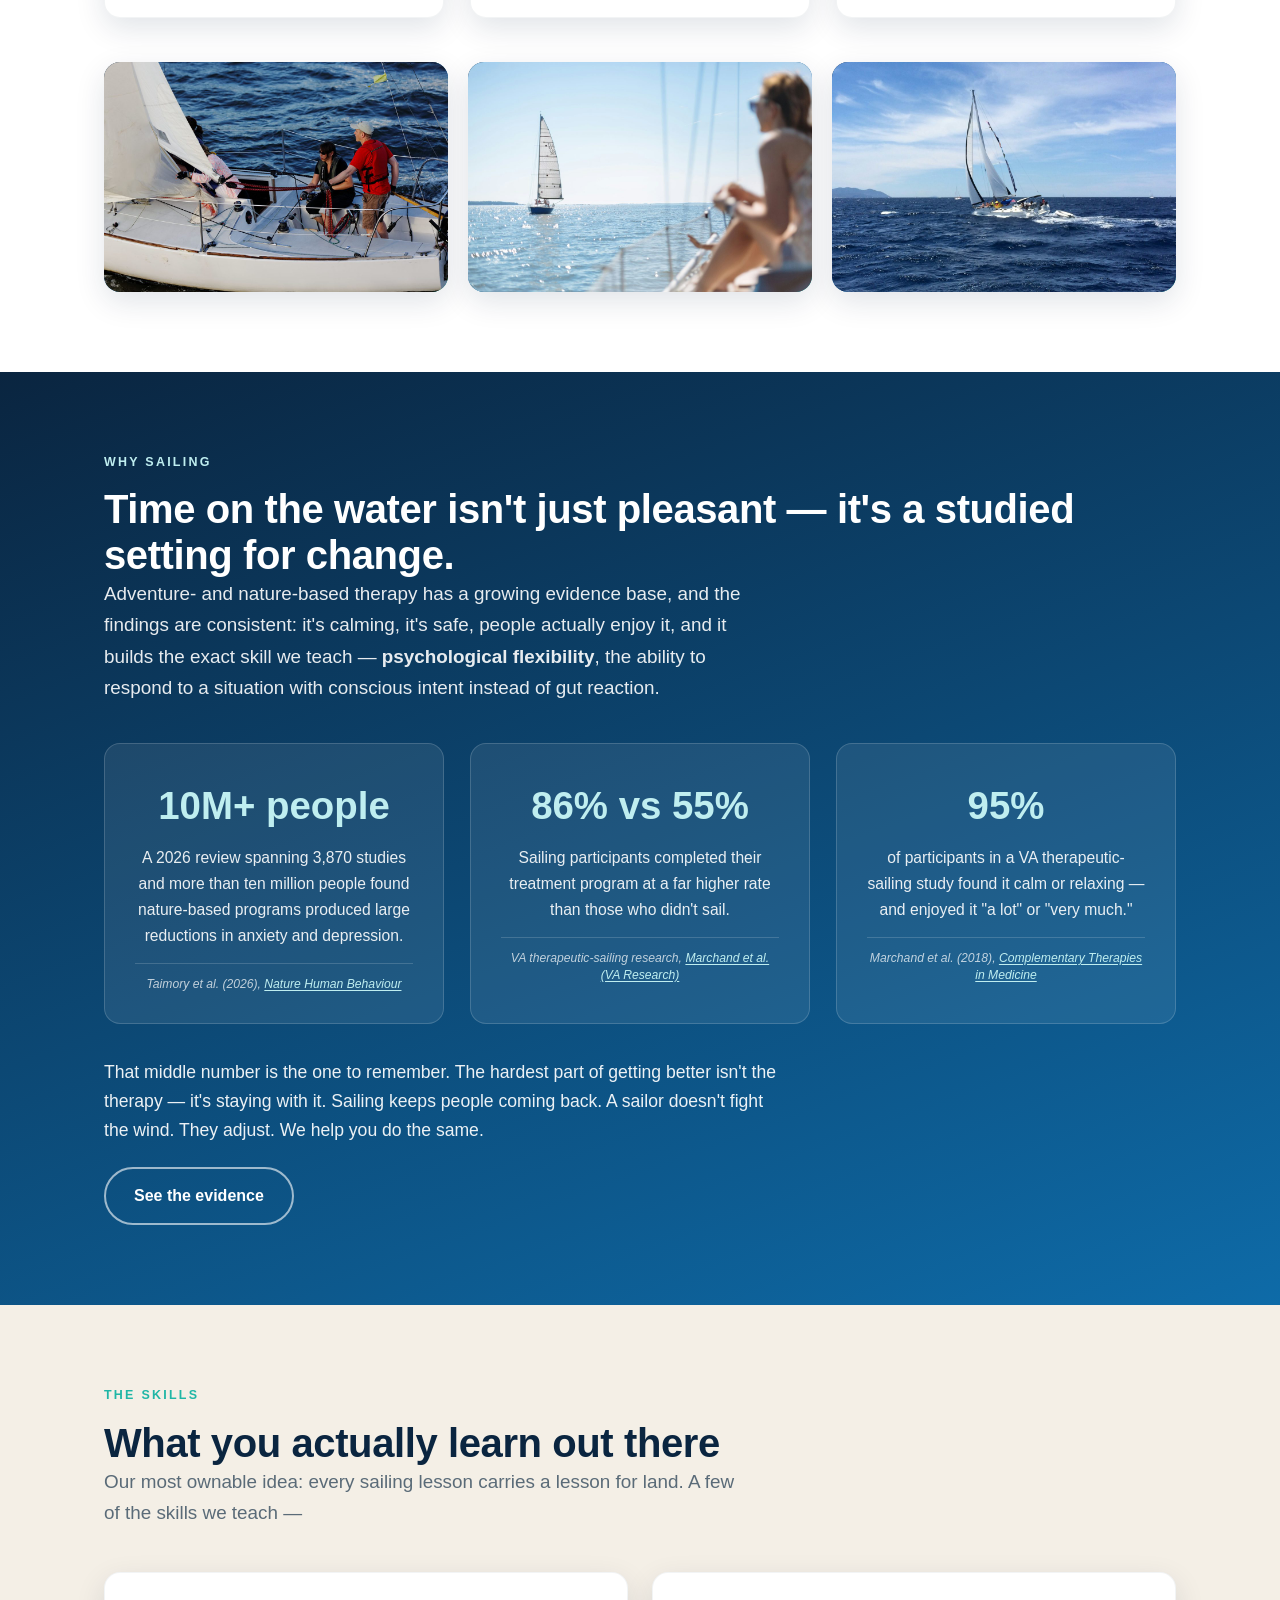
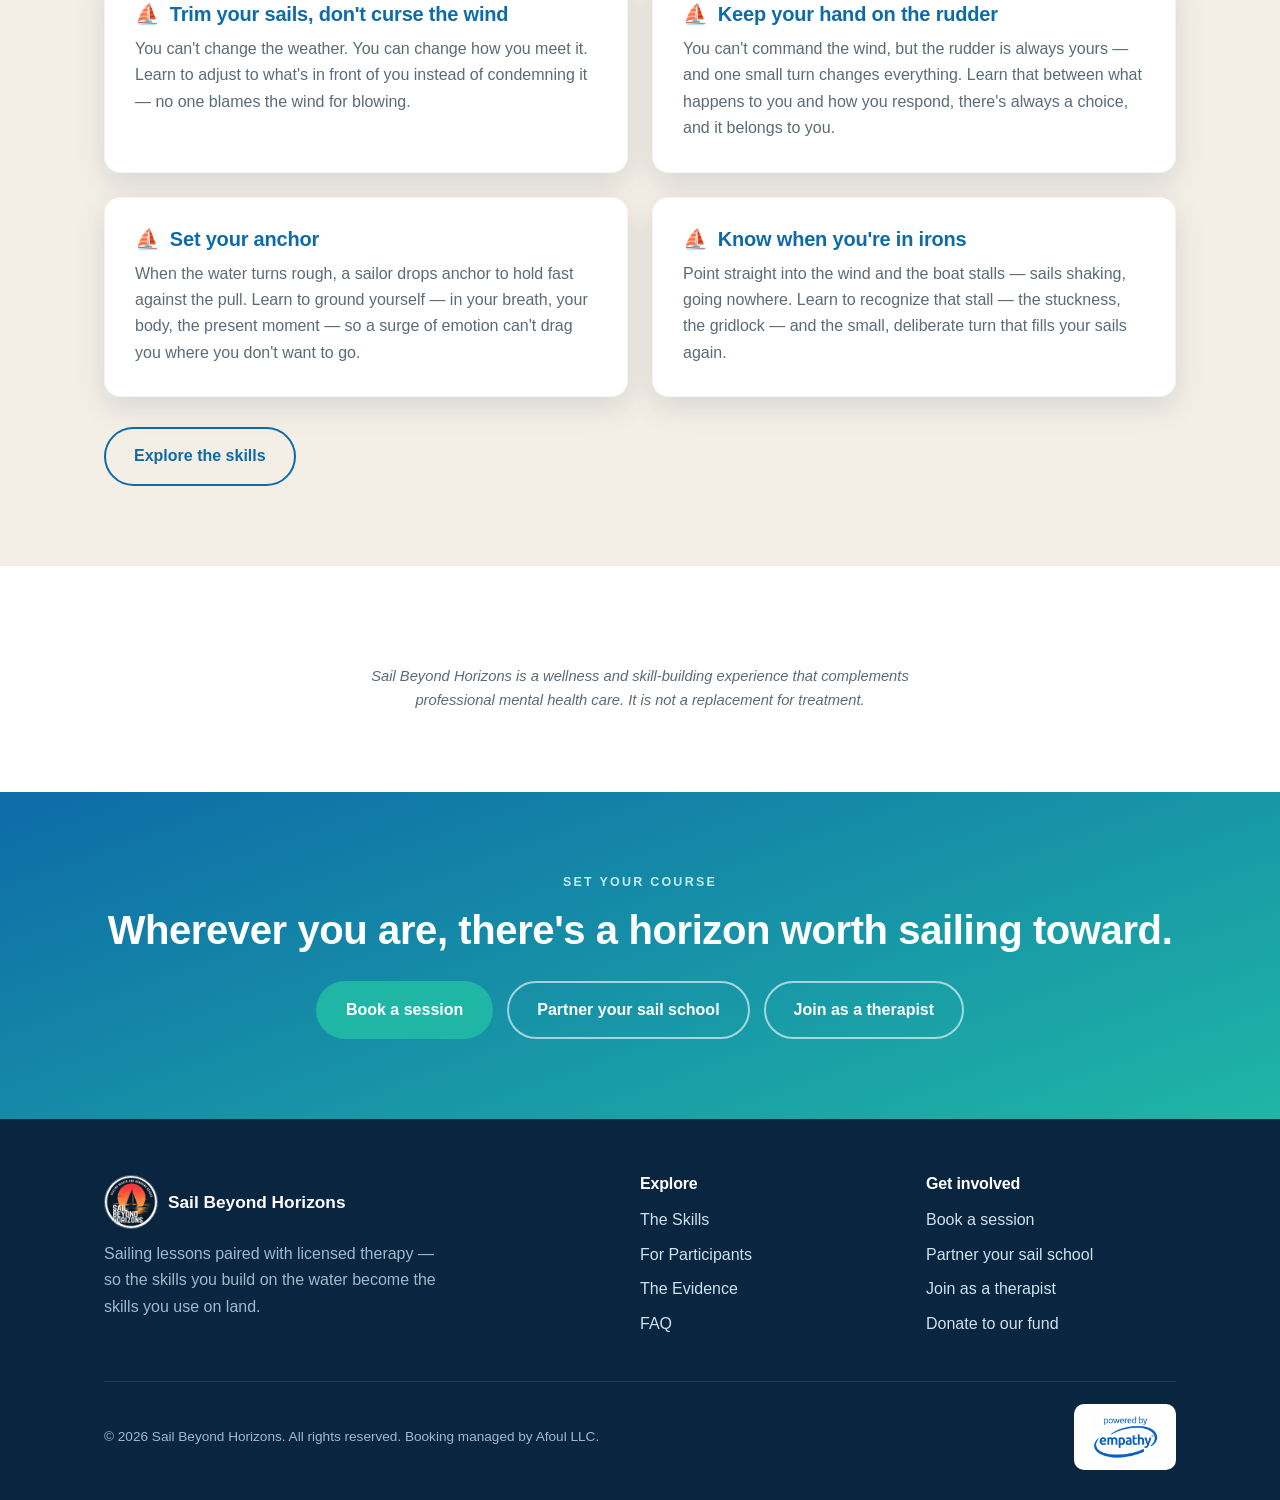
==== commit a1219378: "Restore hero image up top; move working video to Watch our story" ====
--- a/index.html
+++ b/index.html
@@ -50,9 +50,9 @@
 <!-- HERO IMAGE BAND -->
 <section class="media-band" style="padding-bottom:0">
   <div class="container">
-    <div class="video-embed" style="max-width:100%;margin:0 auto">
-      <iframe src="https://player.vimeo.com/video/1215005480" title="Sail Beyond Horizons" allow="autoplay; fullscreen; picture-in-picture; clipboard-write" allowfullscreen></iframe>
-    </div>
+    <figure class="media ratio-21-9">
+      <img src="hero.jpg" alt="A sailboat at the helm on open water at golden hour">
+    </figure>
   </div>
 </section>
 
@@ -72,7 +72,7 @@
     <h2>See what your support makes possible</h2>
     <p class="lead" style="margin:14px auto 0">Every gift helps put someone on the water. Watch, then help fund the next voyage.</p>
     <div class="video-embed">
-      <iframe src="https://player.vimeo.com/video/1212944015" title="Sail Beyond Horizons" allow="autoplay; fullscreen; picture-in-picture; clipboard-write" allowfullscreen></iframe>
+      <iframe src="https://player.vimeo.com/video/1215005480" title="Sail Beyond Horizons" allow="autoplay; fullscreen; picture-in-picture; clipboard-write" allowfullscreen></iframe>
     </div>
     <div class="btn-row" style="justify-content:center;margin-top:28px">
       <a class="btn btn-primary" href="https://www.gofundme.com/f/help-fund-lifechanging-sailing-therapy?attribution_id=sl:8f18f290-fe67-4d28-a921-672b772d1d76" target="_blank" rel="noopener">Donate now</a>
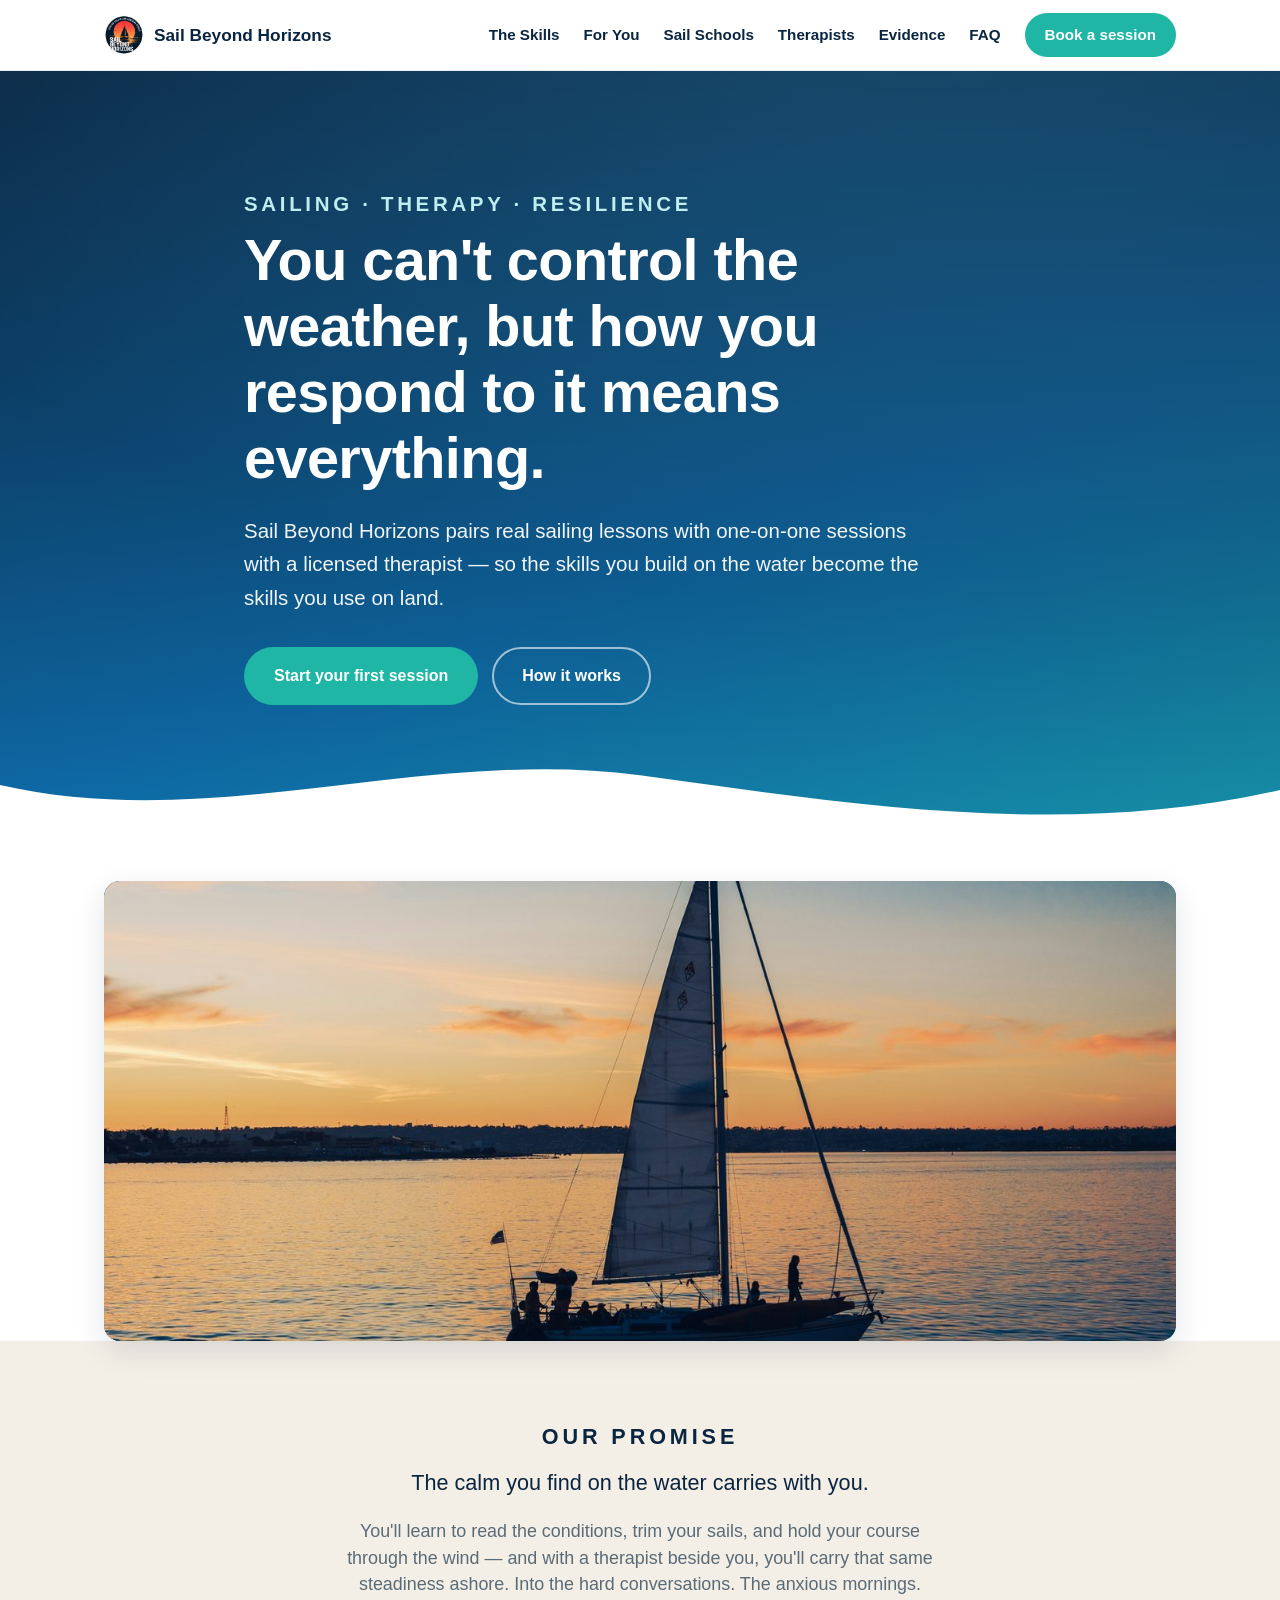
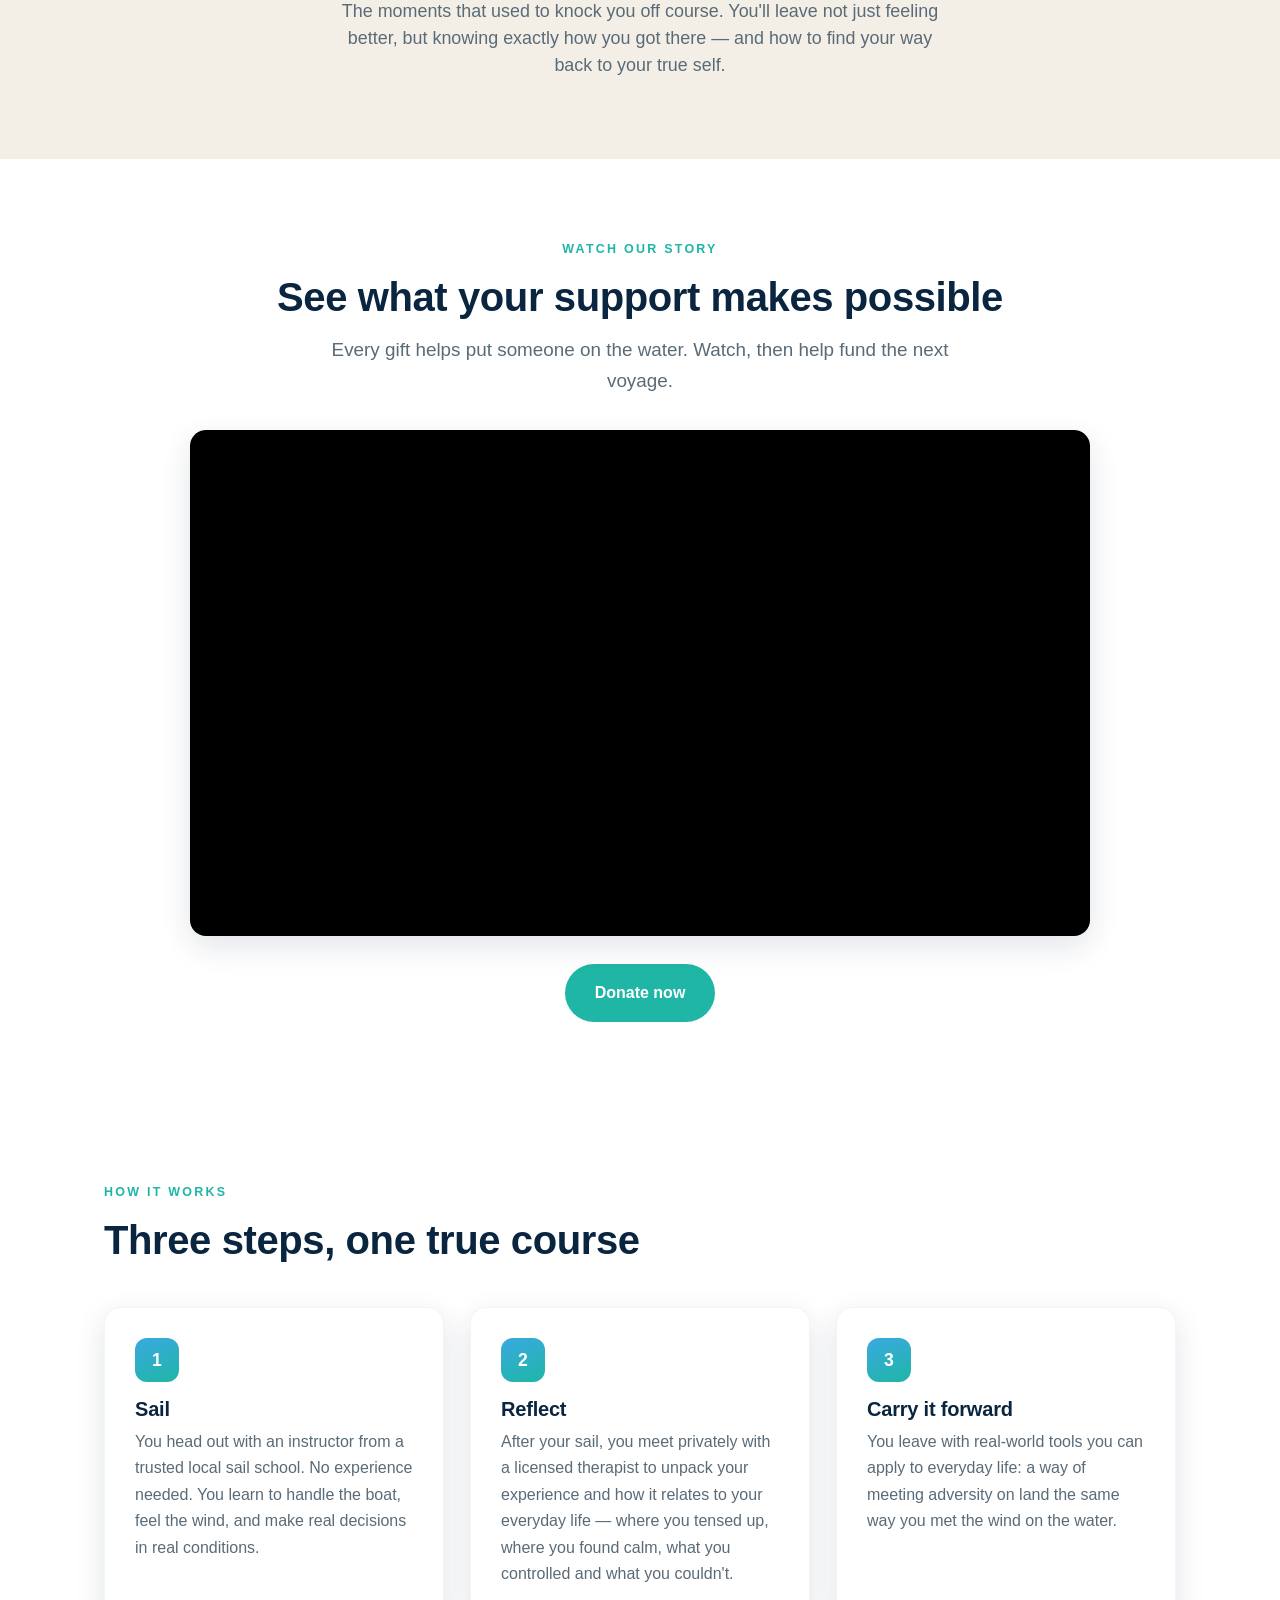
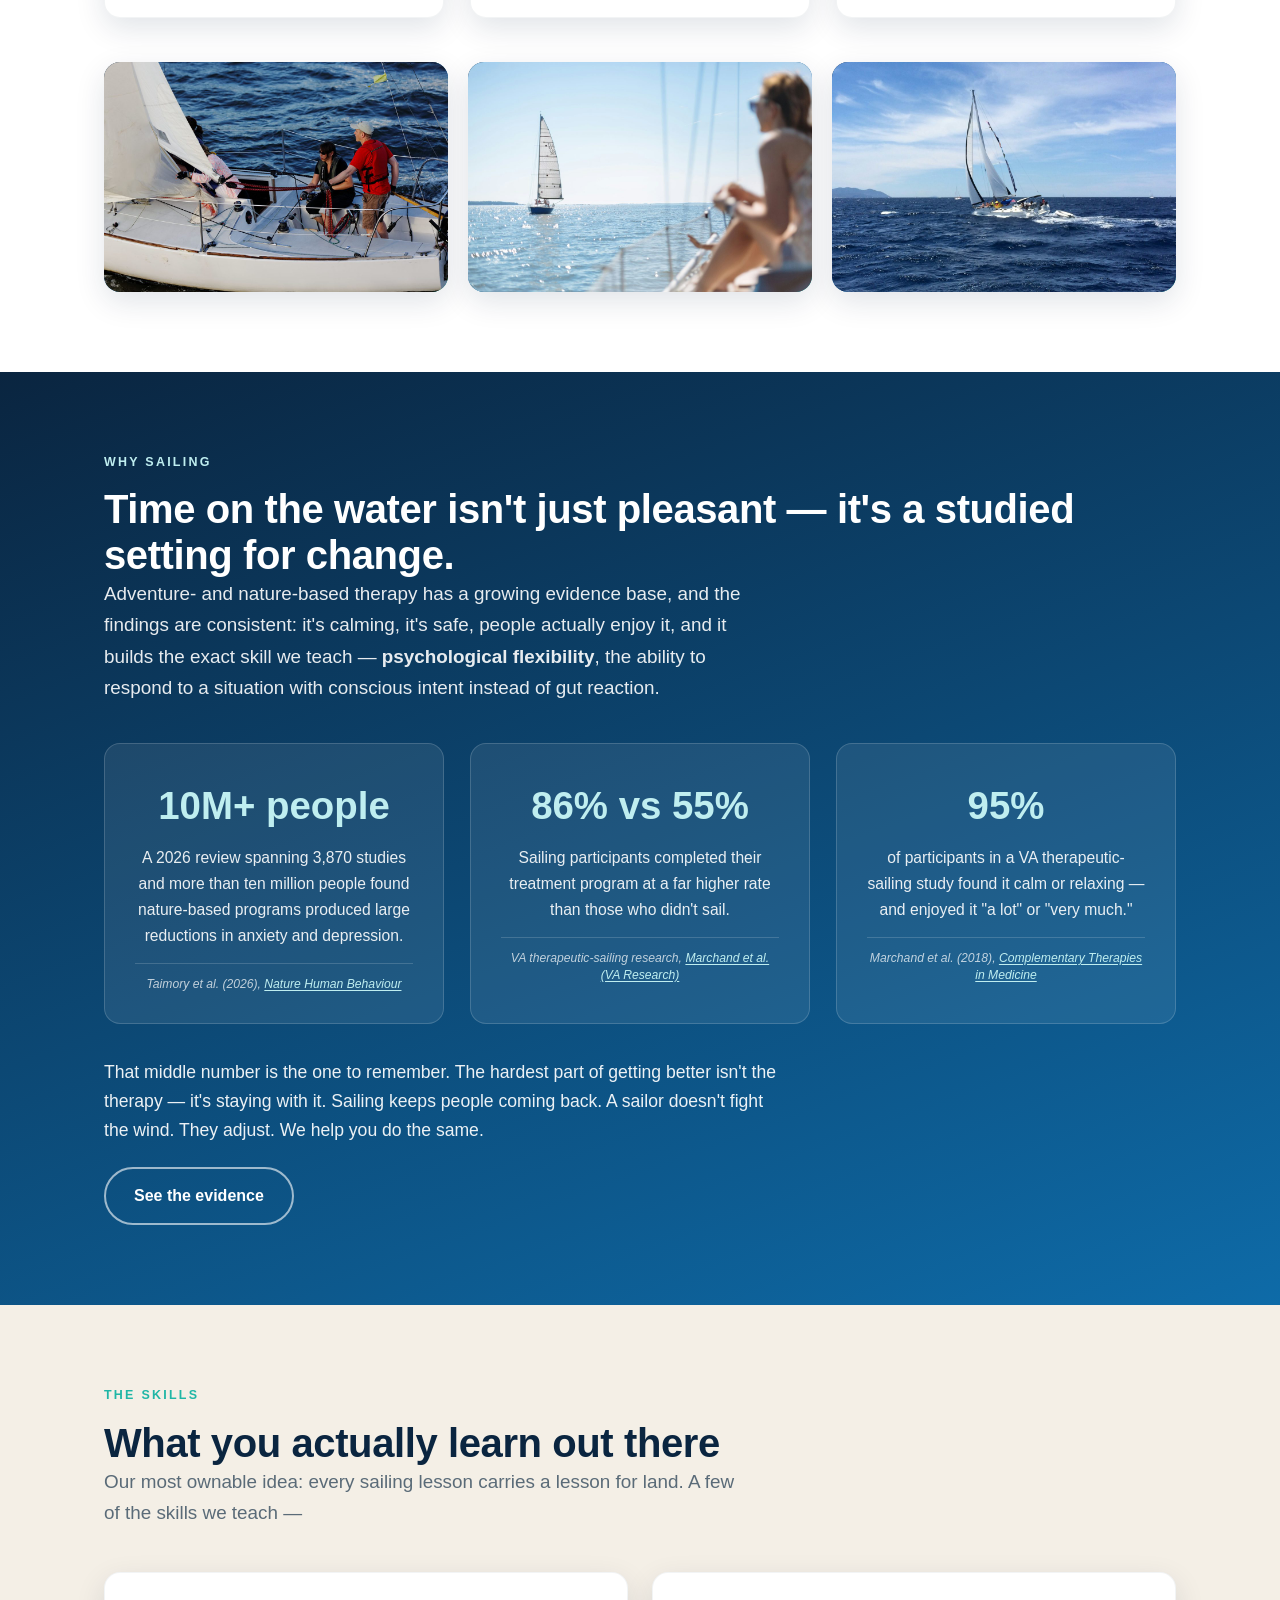
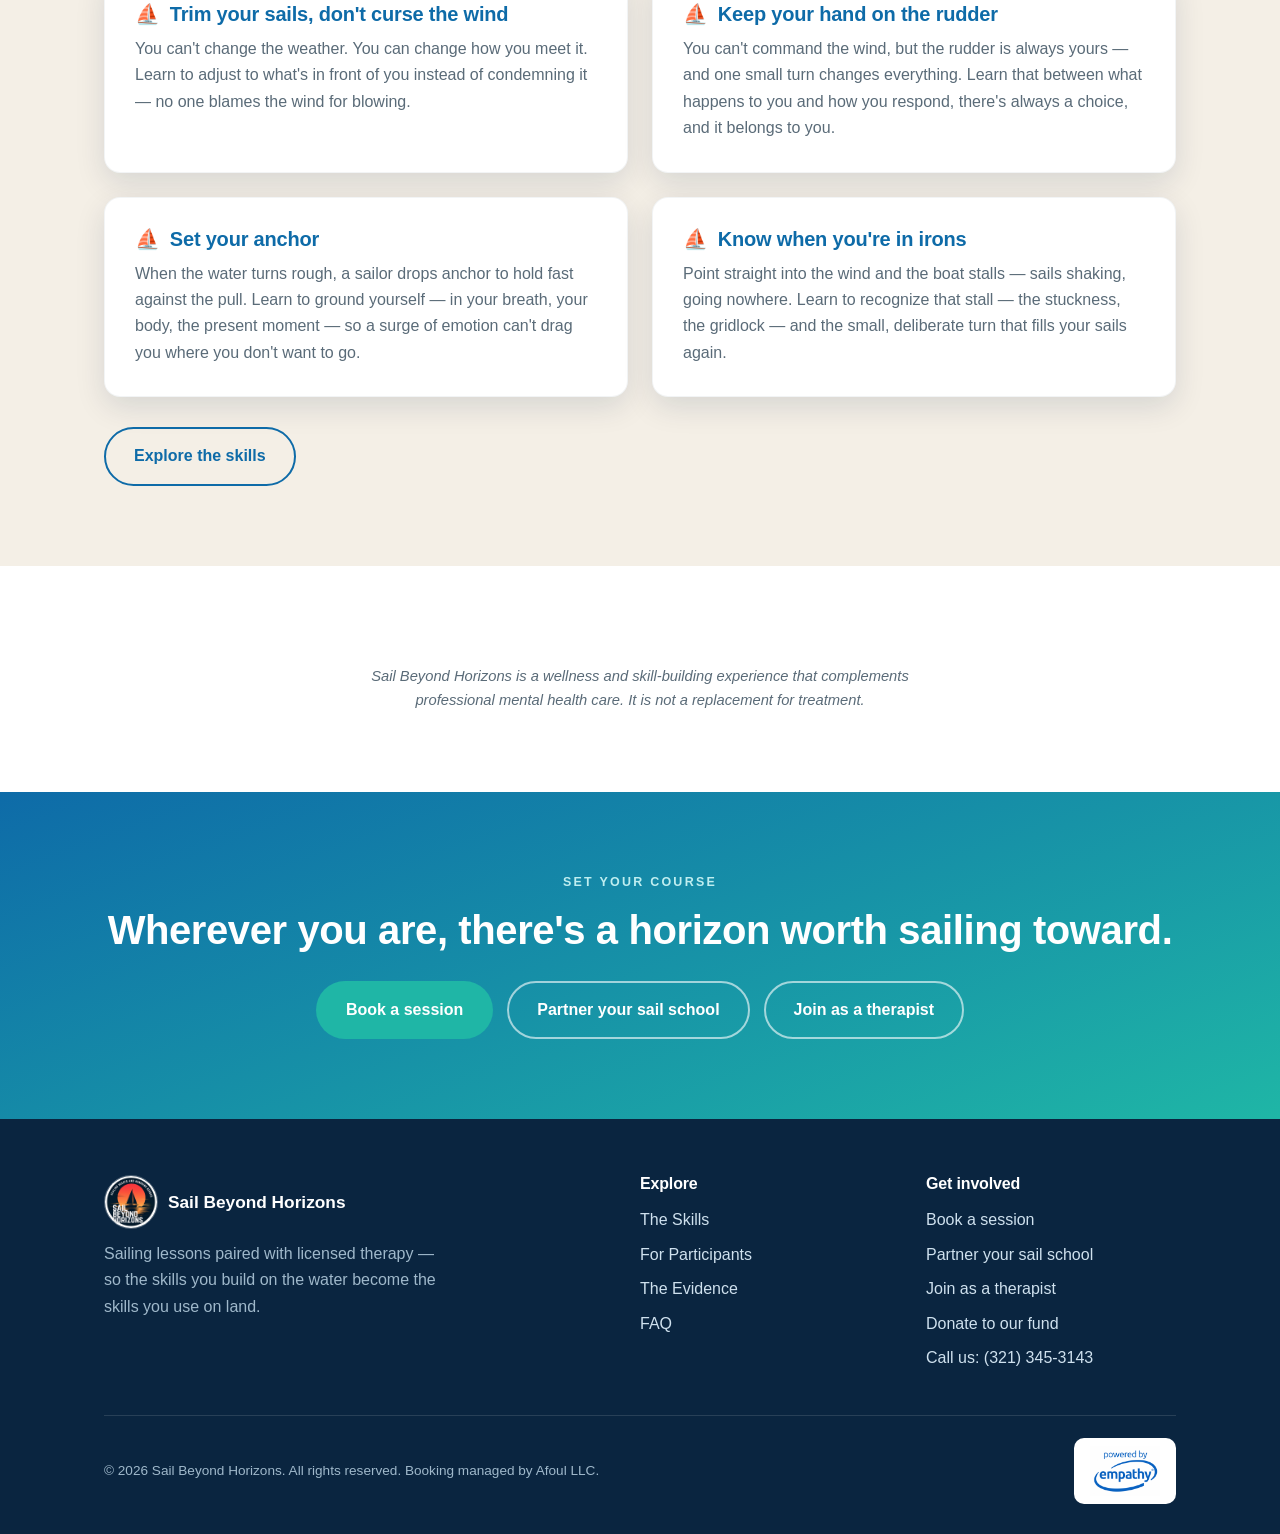
==== commit fe4ba4db: "Add business phone number (321) 345-3143 to site Adds a clickable tel: link in the footer on every p" ====
--- a/index.html
+++ b/index.html
@@ -184,7 +184,7 @@
         <h4>Get involved</h4>
         <a href="participants.html#book">Book a session</a>
         <a href="sail-schools.html">Partner your sail school</a>
-        <a href="therapists.html">Join as a therapist</a><a href="https://gofund.me/917236893" target="_blank" rel="noopener">Donate to our fund</a>
+        <a href="therapists.html">Join as a therapist</a><a href="https://gofund.me/917236893" target="_blank" rel="noopener">Donate to our fund</a><a href="tel:+13213453143">Call us: (321) 345-3143</a>
       </div>
     </div>
     <div class="foot-bottom">
